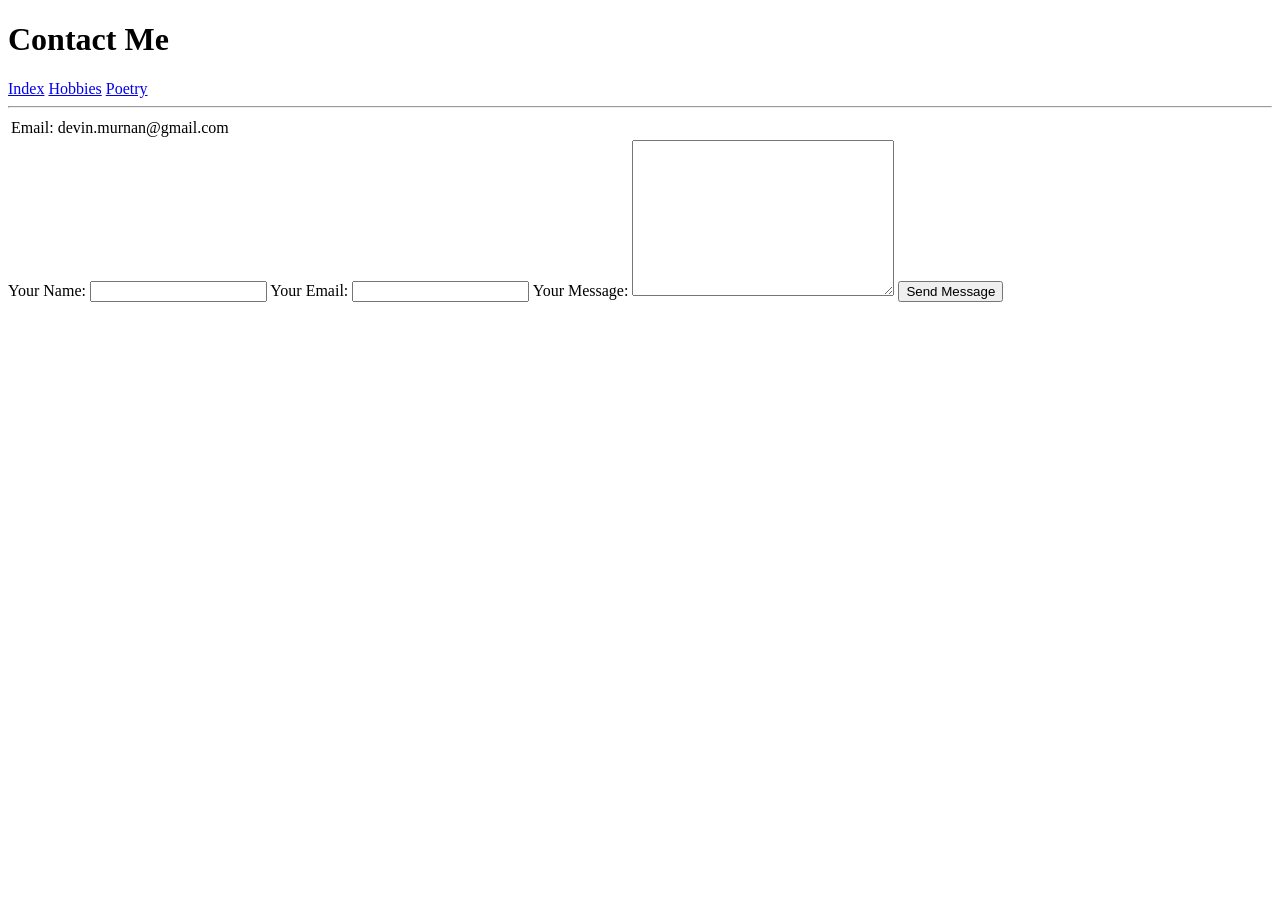
==== contact.html @ ad5e65a8 "Rename Hobbies.html to hobbies.html; fix favicons, add viewport, fix contact form - Lowercase hobbie" ====
<!DOCTYPE html>
<html lang="en" dir="ltr">

<head>
  <meta charset="utf-8">
  <meta name="viewport" content="width=device-width, initial-scale=1.0">
  <title>Contact Me</title>
  <link rel="stylesheet" href="css/styles.css">
  <link rel="shortcut icon" href="favicon.ico">

</head>


<body>
  <h1>Contact Me</h1>
  <!-- Site Directory -->
  <nav class="site-nav">
    <a href="index.html">Index</a>
    <a href="hobbies.html">Hobbies</a>
    <a href="poetry.html">Poetry</a>
  </nav>
  <hr>
  <section class="centered">
    <table class="contact-info">
      <tr>
        <td>Email:</td>
        <td>devin.murnan@gmail.com</td>
      </tr>
    </table>
    <form class="contact-form" enctype="text/plain" action="mailto:devin.murnan@gmail.com" method="post">
      <label for="your-name">Your Name:</label>
      <input type="text" id="your-name" name="YourName" value="">
      <label for="your-email">Your Email:</label>
      <input type="email" id="your-email" name="YourEmail" value="">
      <label for="your-message">Your Message:</label>
      <textarea id="your-message" name="YourMessage" cols="30" rows="10"></textarea>
      <input type="submit" name="Submit" value="Send Message">
    </form>
  </section>
</body>

</html>
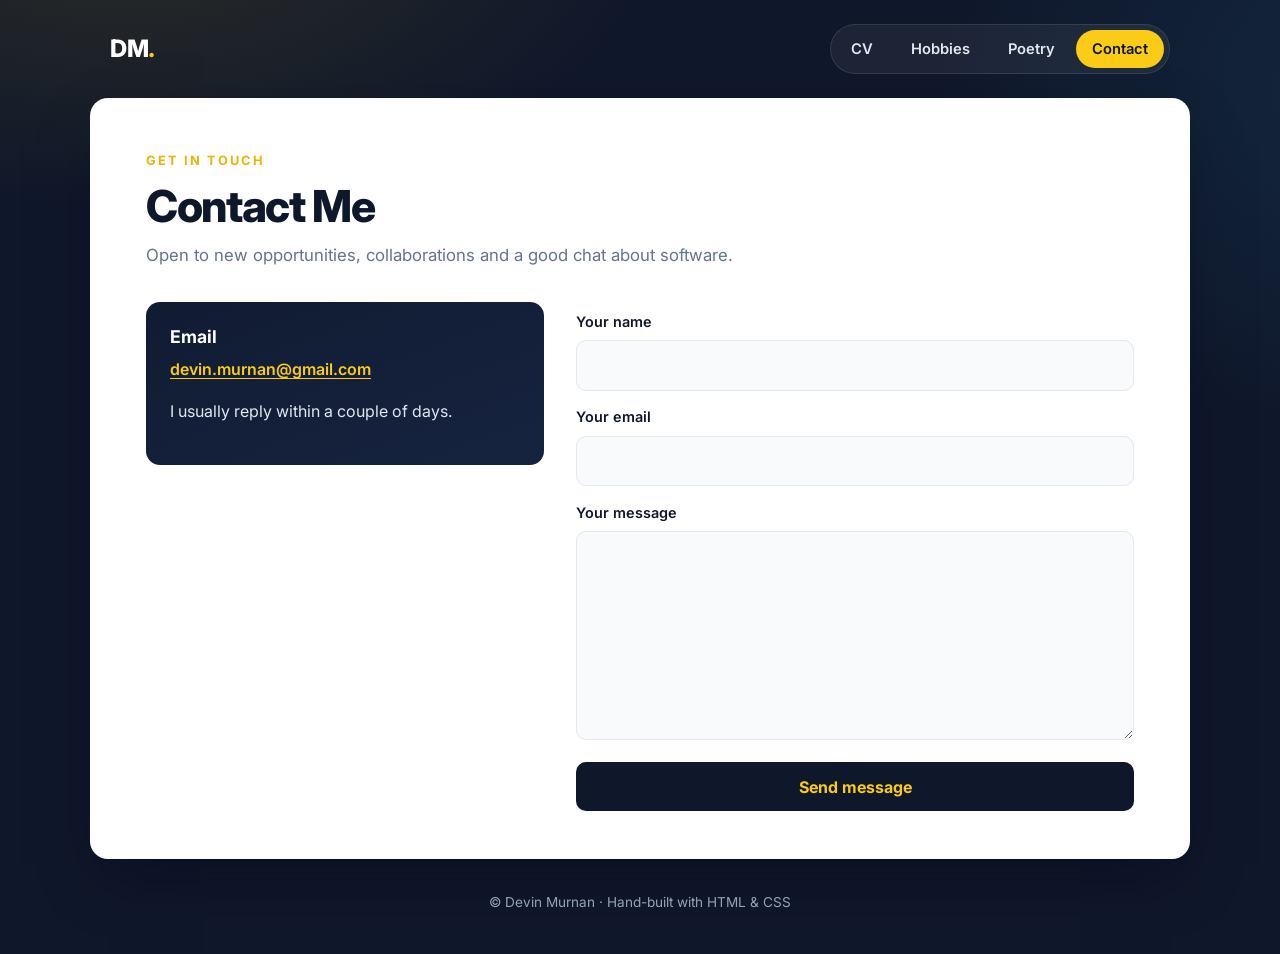
==== commit 7bc4fe10: "Bring hobbies, poetry and contact pages onto the new layout and theme" ====
--- a/contact.html
+++ b/contact.html
@@ -4,39 +4,54 @@
 <head>
   <meta charset="utf-8">
   <meta name="viewport" content="width=device-width, initial-scale=1.0">
-  <title>Contact Me</title>
+  <title>Contact | Devin Murnan</title>
+  <link rel="preconnect" href="https://fonts.googleapis.com">
+  <link rel="preconnect" href="https://fonts.gstatic.com" crossorigin>
+  <link rel="stylesheet" href="https://fonts.googleapis.com/css2?family=Inter:wght@400;500;600;700;800&display=swap">
   <link rel="stylesheet" href="css/styles.css">
   <link rel="shortcut icon" href="favicon.ico">
-
 </head>
 
+<body>
+  <header class="topbar">
+    <a class="brand" href="index.html">DM<span>.</span></a>
+    <nav class="site-nav" aria-label="Site">
+      <a href="index.html">CV</a>
+      <a href="hobbies.html">Hobbies</a>
+      <a href="poetry.html">Poetry</a>
+      <a href="contact.html" aria-current="page">Contact</a>
+    </nav>
+  </header>
 
-<body>
-  <h1>Contact Me</h1>
-  <!-- Site Directory -->
-  <nav class="site-nav">
-    <a href="index.html">Index</a>
-    <a href="hobbies.html">Hobbies</a>
-    <a href="poetry.html">Poetry</a>
-  </nav>
-  <hr>
-  <section class="centered">
-    <table class="contact-info">
-      <tr>
-        <td>Email:</td>
-        <td>devin.murnan@gmail.com</td>
-      </tr>
-    </table>
-    <form class="contact-form" enctype="text/plain" action="mailto:devin.murnan@gmail.com" method="post">
-      <label for="your-name">Your Name:</label>
-      <input type="text" id="your-name" name="YourName" value="">
-      <label for="your-email">Your Email:</label>
-      <input type="email" id="your-email" name="YourEmail" value="">
-      <label for="your-message">Your Message:</label>
-      <textarea id="your-message" name="YourMessage" cols="30" rows="10"></textarea>
-      <input type="submit" name="Submit" value="Send Message">
-    </form>
-  </section>
+  <main class="page">
+    <header class="page-header">
+      <span class="eyebrow">Get in touch</span>
+      <h1>Contact Me</h1>
+      <p>Open to new opportunities, collaborations and a good chat about software.</p>
+    </header>
+
+    <div class="contact-grid">
+      <section class="contact-card">
+        <h2>Email</h2>
+        <p><a href="mailto:devin.murnan@gmail.com">devin.murnan@gmail.com</a></p>
+        <p>I usually reply within a couple of days.</p>
+      </section>
+
+      <form class="contact-form" enctype="text/plain" action="mailto:devin.murnan@gmail.com" method="post">
+        <label for="your-name">Your name</label>
+        <input type="text" id="your-name" name="YourName" autocomplete="name" required>
+        <label for="your-email">Your email</label>
+        <input type="email" id="your-email" name="YourEmail" autocomplete="email" required>
+        <label for="your-message">Your message</label>
+        <textarea id="your-message" name="YourMessage" rows="7" required></textarea>
+        <input type="submit" name="Submit" value="Send message">
+      </form>
+    </div>
+  </main>
+
+  <footer class="site-footer">
+    <p>© Devin Murnan · Hand-built with HTML &amp; CSS</p>
+  </footer>
 </body>
 
 </html>
--- a/css/styles.css
+++ b/css/styles.css
@@ -0,0 +1,657 @@
+/* =========================================================
+   Theme: deep ink navy + lemon accent
+   ========================================================= */
+:root {
+  --bg: #0f172a;
+  --bg-glow-1: rgba(250, 204, 21, 0.12);
+  --bg-glow-2: rgba(56, 189, 248, 0.10);
+  --surface: #ffffff;
+  --surface-alt: #f8fafc;
+  --sidebar: #111c33;
+  --sidebar-2: #16233f;
+  --ink: #0f172a;
+  --text: #334155;
+  --muted: #64748b;
+  --on-dark: #e2e8f0;
+  --on-dark-muted: #94a3b8;
+  --accent: #facc15;
+  --accent-strong: #eab308;
+  --link: #1d4ed8;
+  --link-hover: #1e3a8a;
+  --line: #e2e8f0;
+  --radius: 18px;
+  --shadow: 0 24px 60px -20px rgba(2, 6, 23, 0.55);
+  --font: "Inter", "Segoe UI", Roboto, "Helvetica Neue", Arial, sans-serif;
+}
+
+/* ---------- Base ---------- */
+* {
+  box-sizing: border-box;
+}
+
+html {
+  font-size: 16px;
+  scroll-behavior: smooth;
+}
+
+body {
+  margin: 0;
+  min-height: 100vh;
+  font-family: var(--font);
+  line-height: 1.65;
+  color: var(--text);
+  background:
+    radial-gradient(900px 500px at 10% -10%, var(--bg-glow-1), transparent 60%),
+    radial-gradient(800px 600px at 110% 10%, var(--bg-glow-2), transparent 60%),
+    var(--bg);
+  background-attachment: fixed;
+  -webkit-font-smoothing: antialiased;
+}
+
+h1,
+h2,
+h3 {
+  color: var(--ink);
+  line-height: 1.25;
+  margin: 0;
+}
+
+p {
+  margin: 0 0 1rem;
+}
+
+a {
+  color: var(--link);
+  text-decoration-thickness: 1px;
+  text-underline-offset: 3px;
+}
+
+a:hover,
+a:focus-visible {
+  color: var(--link-hover);
+}
+
+:focus-visible {
+  outline: 3px solid var(--accent);
+  outline-offset: 2px;
+}
+
+img {
+  max-width: 100%;
+}
+
+/* ---------- Top bar ---------- */
+.topbar {
+  max-width: 1100px;
+  margin: 0 auto;
+  padding: 1.5rem 1.25rem;
+  display: flex;
+  align-items: center;
+  justify-content: space-between;
+  gap: 1rem;
+  flex-wrap: wrap;
+}
+
+.brand {
+  color: #fff;
+  font-weight: 800;
+  font-size: 1.5rem;
+  letter-spacing: -0.02em;
+  text-decoration: none;
+}
+
+.brand span {
+  color: var(--accent);
+}
+
+.brand:hover,
+.brand:focus-visible {
+  color: #fff;
+}
+
+.site-nav {
+  display: flex;
+  flex-wrap: wrap;
+  gap: 0.35rem;
+  padding: 0.3rem;
+  background: rgba(255, 255, 255, 0.06);
+  border: 1px solid rgba(255, 255, 255, 0.1);
+  border-radius: 999px;
+}
+
+.site-nav a {
+  padding: 0.45rem 1rem;
+  border-radius: 999px;
+  color: var(--on-dark);
+  font-weight: 600;
+  font-size: 0.92rem;
+  text-decoration: none;
+  transition: background-color 0.2s, color 0.2s;
+}
+
+.site-nav a:hover,
+.site-nav a:focus-visible {
+  background: rgba(255, 255, 255, 0.1);
+  color: #fff;
+}
+
+.site-nav a[aria-current="page"] {
+  background: var(--accent);
+  color: var(--ink);
+}
+
+/* ---------- CV layout ---------- */
+.cv,
+.page {
+  width: min(1100px, calc(100% - 2.5rem));
+  margin: 0 auto;
+  border-radius: var(--radius);
+  overflow: hidden;
+  box-shadow: var(--shadow);
+}
+
+.cv {
+  display: grid;
+  grid-template-columns: 320px 1fr;
+}
+
+/* ---------- Sidebar ---------- */
+.cv-sidebar {
+  background: linear-gradient(180deg, var(--sidebar), var(--sidebar-2));
+  color: var(--on-dark);
+  padding: 2.5rem 1.75rem;
+}
+
+.avatar {
+  display: block;
+  width: 160px;
+  height: 160px;
+  object-fit: cover;
+  border-radius: 50%;
+  margin: 0 auto 1.25rem;
+  border: 4px solid var(--accent);
+  box-shadow: 0 0 0 8px rgba(250, 204, 21, 0.15);
+}
+
+.name {
+  color: #fff;
+  font-size: 2rem;
+  font-weight: 800;
+  letter-spacing: -0.02em;
+  text-align: center;
+}
+
+.role {
+  margin: 0.25rem 0 0.75rem;
+  text-align: center;
+  color: var(--accent);
+  font-weight: 600;
+  text-transform: uppercase;
+  letter-spacing: 0.14em;
+  font-size: 0.85rem;
+}
+
+.badge {
+  display: table;
+  margin: 0 auto 1.5rem;
+  padding: 0.3rem 0.85rem;
+  border-radius: 999px;
+  background: rgba(250, 204, 21, 0.12);
+  border: 1px solid rgba(250, 204, 21, 0.35);
+  color: #fde68a;
+  font-size: 0.82rem;
+  font-weight: 600;
+}
+
+.side-block {
+  padding-top: 1.25rem;
+  margin-top: 1.25rem;
+  border-top: 1px solid rgba(255, 255, 255, 0.08);
+}
+
+.side-block h2 {
+  color: #fff;
+  font-size: 0.78rem;
+  font-weight: 700;
+  text-transform: uppercase;
+  letter-spacing: 0.16em;
+  margin-bottom: 0.75rem;
+}
+
+.contact-list {
+  list-style: none;
+  margin: 0;
+  padding: 0;
+  font-size: 0.92rem;
+}
+
+.contact-list li {
+  margin-bottom: 0.6rem;
+  overflow-wrap: anywhere;
+}
+
+.contact-list span {
+  display: block;
+  color: var(--on-dark-muted);
+  font-size: 0.75rem;
+  text-transform: uppercase;
+  letter-spacing: 0.1em;
+}
+
+.cv-sidebar a {
+  color: #fde68a;
+}
+
+.cv-sidebar a:hover,
+.cv-sidebar a:focus-visible {
+  color: #fff;
+}
+
+.chips {
+  list-style: none;
+  margin: 0;
+  padding: 0;
+  display: flex;
+  flex-wrap: wrap;
+  gap: 0.4rem;
+}
+
+.chips li {
+  padding: 0.28rem 0.7rem;
+  border-radius: 8px;
+  background: rgba(255, 255, 255, 0.07);
+  border: 1px solid rgba(255, 255, 255, 0.1);
+  font-size: 0.82rem;
+  font-weight: 500;
+  color: var(--on-dark);
+}
+
+/* ---------- Main column ---------- */
+.cv-main,
+.page {
+  background: var(--surface);
+}
+
+.cv-main {
+  padding: 2.5rem;
+}
+
+.card + .card {
+  margin-top: 2.25rem;
+  padding-top: 2.25rem;
+  border-top: 1px solid var(--line);
+}
+
+.section-title {
+  display: flex;
+  align-items: center;
+  gap: 0.6rem;
+  font-size: 1.35rem;
+  font-weight: 800;
+  letter-spacing: -0.01em;
+  margin-bottom: 1.25rem;
+}
+
+.section-title::before {
+  content: "";
+  width: 28px;
+  height: 6px;
+  border-radius: 3px;
+  background: var(--accent);
+}
+
+.lead {
+  font-size: 1.08rem;
+  color: var(--ink);
+}
+
+/* ---------- Experience timeline ---------- */
+.timeline {
+  list-style: none;
+  margin: 0;
+  padding: 0 0 0 1.5rem;
+  border-left: 2px solid var(--line);
+}
+
+.timeline > li {
+  position: relative;
+  padding-bottom: 1.75rem;
+}
+
+.timeline > li::before {
+  content: "";
+  position: absolute;
+  left: calc(-1.5rem - 8px);
+  top: 0.35rem;
+  width: 14px;
+  height: 14px;
+  border-radius: 50%;
+  background: var(--surface);
+  border: 3px solid var(--accent-strong);
+}
+
+.timeline > li:first-child::before {
+  background: var(--accent);
+}
+
+.timeline-head {
+  display: flex;
+  justify-content: space-between;
+  align-items: baseline;
+  gap: 0.5rem 1rem;
+  flex-wrap: wrap;
+}
+
+.timeline h3 {
+  font-size: 1.1rem;
+  font-weight: 700;
+}
+
+.dates {
+  font-size: 0.8rem;
+  font-weight: 600;
+  color: var(--muted);
+  background: var(--surface-alt);
+  border: 1px solid var(--line);
+  padding: 0.15rem 0.6rem;
+  border-radius: 999px;
+  white-space: nowrap;
+}
+
+.org {
+  margin: 0.15rem 0 0.5rem;
+  font-weight: 600;
+}
+
+.org a {
+  text-decoration: none;
+}
+
+.timeline ul {
+  margin: 0;
+  padding-left: 1.1rem;
+}
+
+.timeline ul li {
+  margin-bottom: 0.3rem;
+}
+
+.timeline ul li::marker {
+  color: var(--accent-strong);
+}
+
+.earlier {
+  margin: 0;
+  padding: 0.9rem 1.1rem;
+  background: var(--surface-alt);
+  border-radius: 12px;
+  font-size: 0.92rem;
+  color: var(--muted);
+}
+
+/* ---------- Education ---------- */
+.edu {
+  list-style: none;
+  margin: 0;
+  padding: 0;
+  display: grid;
+  gap: 1rem;
+}
+
+.edu li {
+  padding: 1rem 1.25rem;
+  border: 1px solid var(--line);
+  border-left: 4px solid var(--accent);
+  border-radius: 12px;
+}
+
+.edu h3 {
+  font-size: 1rem;
+  margin-bottom: 0.25rem;
+}
+
+.edu p {
+  margin: 0;
+  font-size: 0.92rem;
+  color: var(--muted);
+}
+
+/* ---------- Secondary pages (hobbies, poetry, contact) ---------- */
+.page {
+  padding: 3rem clamp(1.25rem, 5vw, 3.5rem);
+}
+
+.page-header {
+  margin-bottom: 2rem;
+}
+
+.page-header h1 {
+  font-size: clamp(2rem, 5vw, 2.75rem);
+  font-weight: 800;
+  letter-spacing: -0.03em;
+}
+
+.page-header p {
+  margin: 0.5rem 0 0;
+  color: var(--muted);
+  font-size: 1.05rem;
+}
+
+.eyebrow {
+  display: inline-block;
+  margin-bottom: 0.5rem;
+  color: var(--accent-strong);
+  font-weight: 700;
+  font-size: 0.8rem;
+  text-transform: uppercase;
+  letter-spacing: 0.16em;
+}
+
+.tile-grid {
+  list-style: none;
+  margin: 0;
+  padding: 0;
+  display: grid;
+  grid-template-columns: repeat(auto-fill, minmax(230px, 1fr));
+  gap: 1rem;
+}
+
+.tile-grid li {
+  padding: 1.25rem;
+  border: 1px solid var(--line);
+  border-radius: 14px;
+  background: var(--surface-alt);
+  transition: transform 0.2s, box-shadow 0.2s, border-color 0.2s;
+}
+
+.tile-grid li:hover {
+  transform: translateY(-3px);
+  border-color: var(--accent);
+  box-shadow: 0 12px 30px -16px rgba(15, 23, 42, 0.35);
+}
+
+.tile-icon {
+  display: block;
+  font-size: 1.6rem;
+  margin-bottom: 0.5rem;
+}
+
+.tile-grid h2 {
+  font-size: 1.05rem;
+  margin-bottom: 0.3rem;
+}
+
+.tile-grid p {
+  margin: 0;
+  font-size: 0.92rem;
+  color: var(--muted);
+}
+
+.poem {
+  max-width: 640px;
+  margin: 0 auto 2rem;
+  padding: 1.75rem 2rem;
+  border-left: 4px solid var(--accent);
+  background: var(--surface-alt);
+  border-radius: 0 14px 14px 0;
+}
+
+.poem h2 {
+  font-size: 1.3rem;
+  margin-bottom: 0.75rem;
+}
+
+.poem p {
+  margin: 0;
+  font-size: 1.05rem;
+  font-style: italic;
+  color: var(--ink);
+}
+
+/* ---------- Contact ---------- */
+.contact-grid {
+  display: grid;
+  grid-template-columns: 1fr 1.4fr;
+  gap: 2rem;
+  align-items: start;
+}
+
+.contact-card {
+  padding: 1.5rem;
+  border-radius: 14px;
+  background: linear-gradient(160deg, var(--sidebar), var(--sidebar-2));
+  color: var(--on-dark);
+}
+
+.contact-card h2 {
+  color: #fff;
+  font-size: 1.1rem;
+  margin-bottom: 0.5rem;
+}
+
+.contact-card a {
+  color: var(--accent);
+  font-weight: 600;
+  overflow-wrap: anywhere;
+}
+
+.contact-form {
+  display: flex;
+  flex-direction: column;
+  gap: 0.4rem;
+}
+
+.contact-form label {
+  font-weight: 600;
+  font-size: 0.9rem;
+  color: var(--ink);
+  margin-top: 0.5rem;
+}
+
+.contact-form input,
+.contact-form textarea {
+  font: inherit;
+  width: 100%;
+  padding: 0.7rem 0.9rem;
+  border: 1px solid var(--line);
+  border-radius: 10px;
+  background: var(--surface-alt);
+  color: var(--ink);
+  transition: border-color 0.2s, box-shadow 0.2s;
+}
+
+.contact-form input:focus,
+.contact-form textarea:focus {
+  outline: none;
+  border-color: var(--accent-strong);
+  box-shadow: 0 0 0 4px rgba(250, 204, 21, 0.25);
+}
+
+.contact-form input[type="submit"] {
+  margin-top: 1rem;
+  border: none;
+  background: var(--ink);
+  color: var(--accent);
+  font-weight: 700;
+  cursor: pointer;
+}
+
+.contact-form input[type="submit"]:hover,
+.contact-form input[type="submit"]:focus-visible {
+  background: #1e293b;
+}
+
+/* ---------- Footer ---------- */
+.site-footer {
+  text-align: center;
+  color: var(--on-dark-muted);
+  font-size: 0.85rem;
+  padding: 2rem 1rem 2.5rem;
+}
+
+.site-footer p {
+  margin: 0;
+}
+
+/* ---------- Responsive ---------- */
+@media (max-width: 860px) {
+  .cv,
+  .contact-grid {
+    grid-template-columns: 1fr;
+  }
+
+  .cv-main {
+    padding: 2rem 1.5rem;
+  }
+}
+
+@media (max-width: 520px) {
+  .topbar {
+    justify-content: center;
+  }
+
+  .cv,
+  .page {
+    width: calc(100% - 1.25rem);
+  }
+
+  .poem {
+    padding: 1.25rem;
+  }
+}
+
+@media (prefers-reduced-motion: reduce) {
+  * {
+    transition: none !important;
+    scroll-behavior: auto !important;
+  }
+}
+
+/* ---------- Print: a clean paper CV ---------- */
+@media print {
+  body {
+    background: #fff;
+  }
+
+  .topbar,
+  .site-footer {
+    display: none;
+  }
+
+  .cv {
+    width: 100%;
+    box-shadow: none;
+    border-radius: 0;
+    grid-template-columns: 240px 1fr;
+  }
+
+  .cv-sidebar {
+    -webkit-print-color-adjust: exact;
+    print-color-adjust: exact;
+  }
+
+  .timeline > li,
+  .edu li {
+    break-inside: avoid;
+  }
+}
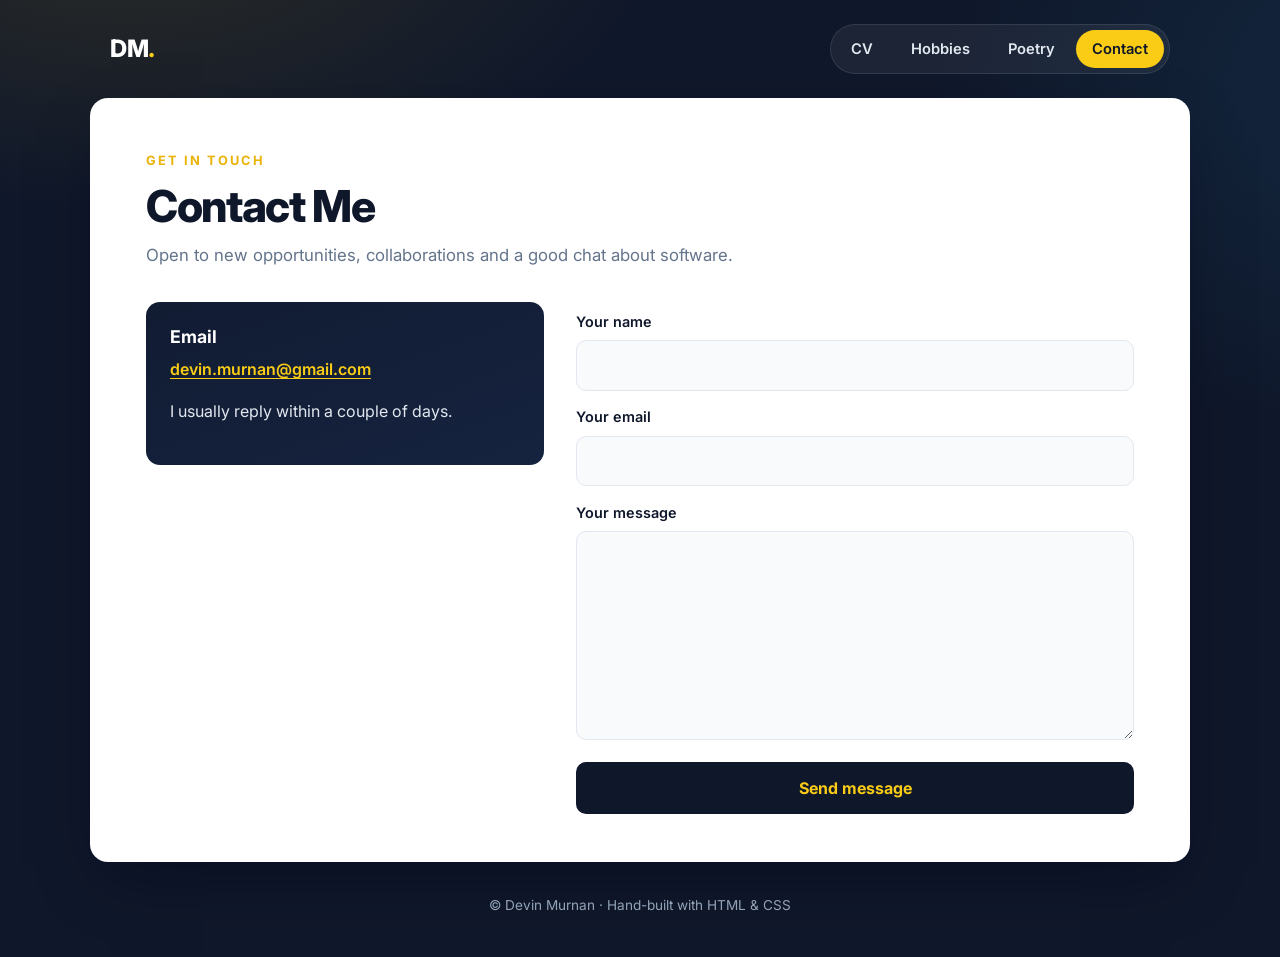
==== commit 38209a3b: "Use a button for the contact form submit and document the new theme in README" ====
--- a/contact.html
+++ b/contact.html
@@ -44,7 +44,7 @@
         <input type="email" id="your-email" name="YourEmail" autocomplete="email" required>
         <label for="your-message">Your message</label>
         <textarea id="your-message" name="YourMessage" rows="7" required></textarea>
-        <input type="submit" name="Submit" value="Send message">
+        <button type="submit">Send message</button>
       </form>
     </div>
   </main>
--- a/css/styles.css
+++ b/css/styles.css
@@ -567,17 +567,20 @@
   box-shadow: 0 0 0 4px rgba(250, 204, 21, 0.25);
 }
 
-.contact-form input[type="submit"] {
+.contact-form button {
   margin-top: 1rem;
+  padding: 0.8rem 1rem;
+  font: inherit;
   border: none;
+  border-radius: 10px;
   background: var(--ink);
   color: var(--accent);
   font-weight: 700;
   cursor: pointer;
 }
 
-.contact-form input[type="submit"]:hover,
-.contact-form input[type="submit"]:focus-visible {
+.contact-form button:hover,
+.contact-form button:focus-visible {
   background: #1e293b;
 }
 
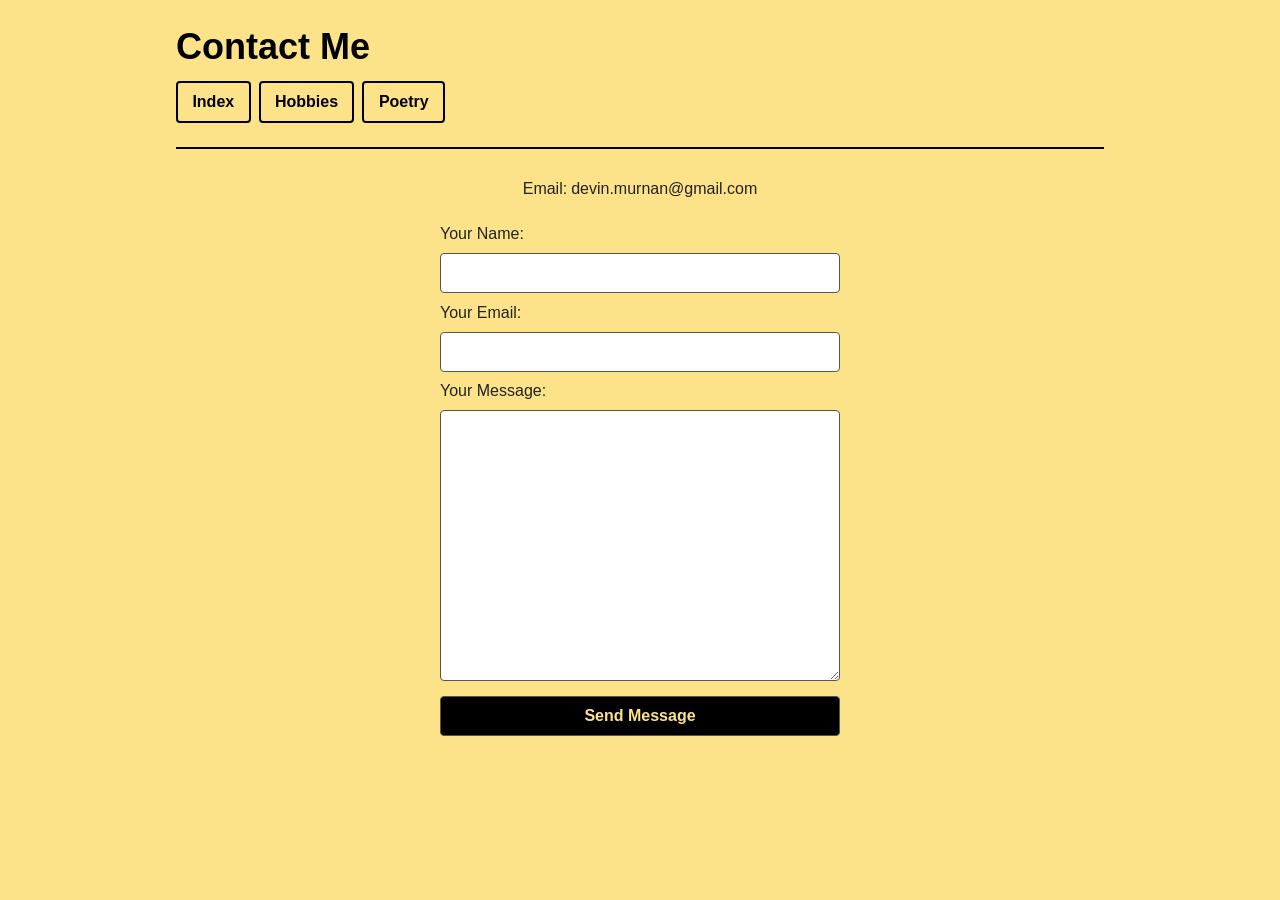
==== commit 9fdd1599: "Revert "Redesign site as a modern CV for a software engineer with 7 years of experience (#2)" This r" ====
--- a/contact.html
+++ b/contact.html
@@ -4,54 +4,39 @@
 <head>
   <meta charset="utf-8">
   <meta name="viewport" content="width=device-width, initial-scale=1.0">
-  <title>Contact | Devin Murnan</title>
-  <link rel="preconnect" href="https://fonts.googleapis.com">
-  <link rel="preconnect" href="https://fonts.gstatic.com" crossorigin>
-  <link rel="stylesheet" href="https://fonts.googleapis.com/css2?family=Inter:wght@400;500;600;700;800&display=swap">
+  <title>Contact Me</title>
   <link rel="stylesheet" href="css/styles.css">
   <link rel="shortcut icon" href="favicon.ico">
+
 </head>
 
+
 <body>
-  <header class="topbar">
-    <a class="brand" href="index.html">DM<span>.</span></a>
-    <nav class="site-nav" aria-label="Site">
-      <a href="index.html">CV</a>
-      <a href="hobbies.html">Hobbies</a>
-      <a href="poetry.html">Poetry</a>
-      <a href="contact.html" aria-current="page">Contact</a>
-    </nav>
-  </header>
-
-  <main class="page">
-    <header class="page-header">
-      <span class="eyebrow">Get in touch</span>
-      <h1>Contact Me</h1>
-      <p>Open to new opportunities, collaborations and a good chat about software.</p>
-    </header>
-
-    <div class="contact-grid">
-      <section class="contact-card">
-        <h2>Email</h2>
-        <p><a href="mailto:devin.murnan@gmail.com">devin.murnan@gmail.com</a></p>
-        <p>I usually reply within a couple of days.</p>
-      </section>
-
-      <form class="contact-form" enctype="text/plain" action="mailto:devin.murnan@gmail.com" method="post">
-        <label for="your-name">Your name</label>
-        <input type="text" id="your-name" name="YourName" autocomplete="name" required>
-        <label for="your-email">Your email</label>
-        <input type="email" id="your-email" name="YourEmail" autocomplete="email" required>
-        <label for="your-message">Your message</label>
-        <textarea id="your-message" name="YourMessage" rows="7" required></textarea>
-        <button type="submit">Send message</button>
-      </form>
-    </div>
-  </main>
-
-  <footer class="site-footer">
-    <p>© Devin Murnan · Hand-built with HTML &amp; CSS</p>
-  </footer>
+  <h1>Contact Me</h1>
+  <!-- Site Directory -->
+  <nav class="site-nav">
+    <a href="index.html">Index</a>
+    <a href="hobbies.html">Hobbies</a>
+    <a href="poetry.html">Poetry</a>
+  </nav>
+  <hr>
+  <section class="centered">
+    <table class="contact-info">
+      <tr>
+        <td>Email:</td>
+        <td>devin.murnan@gmail.com</td>
+      </tr>
+    </table>
+    <form class="contact-form" enctype="text/plain" action="mailto:devin.murnan@gmail.com" method="post">
+      <label for="your-name">Your Name:</label>
+      <input type="text" id="your-name" name="YourName" value="">
+      <label for="your-email">Your Email:</label>
+      <input type="email" id="your-email" name="YourEmail" value="">
+      <label for="your-message">Your Message:</label>
+      <textarea id="your-message" name="YourMessage" cols="30" rows="10"></textarea>
+      <input type="submit" name="Submit" value="Send Message">
+    </form>
+  </section>
 </body>
 
 </html>
--- a/css/styles.css
+++ b/css/styles.css
@@ -1,660 +1,184 @@
-/* =========================================================
-   Theme: deep ink navy + lemon accent
-   ========================================================= */
-:root {
-  --bg: #0f172a;
-  --bg-glow-1: rgba(250, 204, 21, 0.12);
-  --bg-glow-2: rgba(56, 189, 248, 0.10);
-  --surface: #ffffff;
-  --surface-alt: #f8fafc;
-  --sidebar: #111c33;
-  --sidebar-2: #16233f;
-  --ink: #0f172a;
-  --text: #334155;
-  --muted: #64748b;
-  --on-dark: #e2e8f0;
-  --on-dark-muted: #94a3b8;
-  --accent: #facc15;
-  --accent-strong: #eab308;
-  --link: #1d4ed8;
-  --link-hover: #1e3a8a;
-  --line: #e2e8f0;
-  --radius: 18px;
-  --shadow: 0 24px 60px -20px rgba(2, 6, 23, 0.55);
-  --font: "Inter", "Segoe UI", Roboto, "Helvetica Neue", Arial, sans-serif;
-}
-
-/* ---------- Base ---------- */
-* {
-  box-sizing: border-box;
-}
-
-html {
-  font-size: 16px;
-  scroll-behavior: smooth;
-}
-
-body {
-  margin: 0;
-  min-height: 100vh;
-  font-family: var(--font);
-  line-height: 1.65;
-  color: var(--text);
-  background:
-    radial-gradient(900px 500px at 10% -10%, var(--bg-glow-1), transparent 60%),
-    radial-gradient(800px 600px at 110% 10%, var(--bg-glow-2), transparent 60%),
-    var(--bg);
-  background-attachment: fixed;
-  -webkit-font-smoothing: antialiased;
-}
-
-h1,
-h2,
-h3 {
-  color: var(--ink);
-  line-height: 1.25;
-  margin: 0;
-}
-
-p {
-  margin: 0 0 1rem;
-}
-
-a {
-  color: var(--link);
-  text-decoration-thickness: 1px;
-  text-underline-offset: 3px;
-}
-
-a:hover,
-a:focus-visible {
-  color: var(--link-hover);
-}
-
-:focus-visible {
-  outline: 3px solid var(--accent);
-  outline-offset: 2px;
-}
-
-img {
-  max-width: 100%;
-}
-
-/* ---------- Top bar ---------- */
-.topbar {
-  max-width: 1100px;
-  margin: 0 auto;
-  padding: 1.5rem 1.25rem;
-  display: flex;
-  align-items: center;
-  justify-content: space-between;
-  gap: 1rem;
-  flex-wrap: wrap;
-}
-
-.brand {
-  color: #fff;
-  font-weight: 800;
-  font-size: 1.5rem;
-  letter-spacing: -0.02em;
-  text-decoration: none;
-}
-
-.brand span {
-  color: var(--accent);
-}
-
-.brand:hover,
-.brand:focus-visible {
-  color: #fff;
-}
-
-.site-nav {
-  display: flex;
-  flex-wrap: wrap;
-  gap: 0.35rem;
-  padding: 0.3rem;
-  background: rgba(255, 255, 255, 0.06);
-  border: 1px solid rgba(255, 255, 255, 0.1);
-  border-radius: 999px;
-}
-
-.site-nav a {
-  padding: 0.45rem 1rem;
-  border-radius: 999px;
-  color: var(--on-dark);
-  font-weight: 600;
-  font-size: 0.92rem;
-  text-decoration: none;
-  transition: background-color 0.2s, color 0.2s;
-}
-
-.site-nav a:hover,
-.site-nav a:focus-visible {
-  background: rgba(255, 255, 255, 0.1);
-  color: #fff;
-}
-
-.site-nav a[aria-current="page"] {
-  background: var(--accent);
-  color: var(--ink);
-}
-
-/* ---------- CV layout ---------- */
-.cv,
-.page {
-  width: min(1100px, calc(100% - 2.5rem));
-  margin: 0 auto;
-  border-radius: var(--radius);
-  overflow: hidden;
-  box-shadow: var(--shadow);
-}
-
-.cv {
-  display: grid;
-  grid-template-columns: 320px 1fr;
-}
-
-/* ---------- Sidebar ---------- */
-.cv-sidebar {
-  background: linear-gradient(180deg, var(--sidebar), var(--sidebar-2));
-  color: var(--on-dark);
-  padding: 2.5rem 1.75rem;
-}
-
-.avatar {
-  display: block;
-  width: 160px;
-  height: 160px;
-  object-fit: cover;
-  border-radius: 50%;
-  margin: 0 auto 1.25rem;
-  border: 4px solid var(--accent);
-  box-shadow: 0 0 0 8px rgba(250, 204, 21, 0.15);
-}
-
-.name {
-  color: #fff;
-  font-size: 2rem;
-  font-weight: 800;
-  letter-spacing: -0.02em;
-  text-align: center;
-}
-
-.role {
-  margin: 0.25rem 0 0.75rem;
-  text-align: center;
-  color: var(--accent);
-  font-weight: 600;
-  text-transform: uppercase;
-  letter-spacing: 0.14em;
-  font-size: 0.85rem;
-}
-
-.badge {
-  display: table;
-  margin: 0 auto 1.5rem;
-  padding: 0.3rem 0.85rem;
-  border-radius: 999px;
-  background: rgba(250, 204, 21, 0.12);
-  border: 1px solid rgba(250, 204, 21, 0.35);
-  color: #fde68a;
-  font-size: 0.82rem;
-  font-weight: 600;
-}
-
-.side-block {
-  padding-top: 1.25rem;
-  margin-top: 1.25rem;
-  border-top: 1px solid rgba(255, 255, 255, 0.08);
-}
-
-.side-block h2 {
-  color: #fff;
-  font-size: 0.78rem;
-  font-weight: 700;
-  text-transform: uppercase;
-  letter-spacing: 0.16em;
-  margin-bottom: 0.75rem;
-}
-
-.contact-list {
-  list-style: none;
-  margin: 0;
-  padding: 0;
-  font-size: 0.92rem;
-}
-
-.contact-list li {
-  margin-bottom: 0.6rem;
-  overflow-wrap: anywhere;
-}
-
-.contact-list span {
-  display: block;
-  color: var(--on-dark-muted);
-  font-size: 0.75rem;
-  text-transform: uppercase;
-  letter-spacing: 0.1em;
-}
-
-.cv-sidebar a {
-  color: #fde68a;
-}
-
-.cv-sidebar a:hover,
-.cv-sidebar a:focus-visible {
-  color: #fff;
-}
-
-.chips {
-  list-style: none;
-  margin: 0;
-  padding: 0;
-  display: flex;
-  flex-wrap: wrap;
-  gap: 0.4rem;
-}
-
-.chips li {
-  padding: 0.28rem 0.7rem;
-  border-radius: 8px;
-  background: rgba(255, 255, 255, 0.07);
-  border: 1px solid rgba(255, 255, 255, 0.1);
-  font-size: 0.82rem;
-  font-weight: 500;
-  color: var(--on-dark);
-}
-
-/* ---------- Main column ---------- */
-.cv-main,
-.page {
-  background: var(--surface);
-}
-
-.cv-main {
-  padding: 2.5rem;
-}
-
-.card + .card {
-  margin-top: 2.25rem;
-  padding-top: 2.25rem;
-  border-top: 1px solid var(--line);
-}
-
-.section-title {
-  display: flex;
-  align-items: center;
-  gap: 0.6rem;
-  font-size: 1.35rem;
-  font-weight: 800;
-  letter-spacing: -0.01em;
-  margin-bottom: 1.25rem;
-}
-
-.section-title::before {
-  content: "";
-  width: 28px;
-  height: 6px;
-  border-radius: 3px;
-  background: var(--accent);
-}
-
-.lead {
-  font-size: 1.08rem;
-  color: var(--ink);
-}
-
-/* ---------- Experience timeline ---------- */
-.timeline {
-  list-style: none;
-  margin: 0;
-  padding: 0 0 0 1.5rem;
-  border-left: 2px solid var(--line);
-}
-
-.timeline > li {
-  position: relative;
-  padding-bottom: 1.75rem;
-}
-
-.timeline > li::before {
-  content: "";
-  position: absolute;
-  left: calc(-1.5rem - 8px);
-  top: 0.35rem;
-  width: 14px;
-  height: 14px;
-  border-radius: 50%;
-  background: var(--surface);
-  border: 3px solid var(--accent-strong);
-}
-
-.timeline > li:first-child::before {
-  background: var(--accent);
-}
-
-.timeline-head {
-  display: flex;
-  justify-content: space-between;
-  align-items: baseline;
-  gap: 0.5rem 1rem;
-  flex-wrap: wrap;
-}
-
-.timeline h3 {
-  font-size: 1.1rem;
-  font-weight: 700;
-}
-
-.dates {
-  font-size: 0.8rem;
-  font-weight: 600;
-  color: var(--muted);
-  background: var(--surface-alt);
-  border: 1px solid var(--line);
-  padding: 0.15rem 0.6rem;
-  border-radius: 999px;
-  white-space: nowrap;
-}
-
-.org {
-  margin: 0.15rem 0 0.5rem;
-  font-weight: 600;
-}
-
-.org a {
-  text-decoration: none;
-}
-
-.timeline ul {
-  margin: 0;
-  padding-left: 1.1rem;
-}
-
-.timeline ul li {
-  margin-bottom: 0.3rem;
-}
-
-.timeline ul li::marker {
-  color: var(--accent-strong);
-}
-
-.earlier {
-  margin: 0;
-  padding: 0.9rem 1.1rem;
-  background: var(--surface-alt);
-  border-radius: 12px;
-  font-size: 0.92rem;
-  color: var(--muted);
-}
-
-/* ---------- Education ---------- */
-.edu {
-  list-style: none;
-  margin: 0;
-  padding: 0;
-  display: grid;
-  gap: 1rem;
-}
-
-.edu li {
-  padding: 1rem 1.25rem;
-  border: 1px solid var(--line);
-  border-left: 4px solid var(--accent);
-  border-radius: 12px;
-}
-
-.edu h3 {
-  font-size: 1rem;
-  margin-bottom: 0.25rem;
-}
-
-.edu p {
-  margin: 0;
-  font-size: 0.92rem;
-  color: var(--muted);
-}
-
-/* ---------- Secondary pages (hobbies, poetry, contact) ---------- */
-.page {
-  padding: 3rem clamp(1.25rem, 5vw, 3.5rem);
-}
-
-.page-header {
-  margin-bottom: 2rem;
-}
-
-.page-header h1 {
-  font-size: clamp(2rem, 5vw, 2.75rem);
-  font-weight: 800;
-  letter-spacing: -0.03em;
-}
-
-.page-header p {
-  margin: 0.5rem 0 0;
-  color: var(--muted);
-  font-size: 1.05rem;
-}
-
-.eyebrow {
-  display: inline-block;
-  margin-bottom: 0.5rem;
-  color: var(--accent-strong);
-  font-weight: 700;
-  font-size: 0.8rem;
-  text-transform: uppercase;
-  letter-spacing: 0.16em;
-}
-
-.tile-grid {
-  list-style: none;
-  margin: 0;
-  padding: 0;
-  display: grid;
-  grid-template-columns: repeat(auto-fill, minmax(230px, 1fr));
-  gap: 1rem;
-}
-
-.tile-grid li {
-  padding: 1.25rem;
-  border: 1px solid var(--line);
-  border-radius: 14px;
-  background: var(--surface-alt);
-  transition: transform 0.2s, box-shadow 0.2s, border-color 0.2s;
-}
-
-.tile-grid li:hover {
-  transform: translateY(-3px);
-  border-color: var(--accent);
-  box-shadow: 0 12px 30px -16px rgba(15, 23, 42, 0.35);
-}
-
-.tile-icon {
-  display: block;
-  font-size: 1.6rem;
-  margin-bottom: 0.5rem;
-}
-
-.tile-grid h2 {
-  font-size: 1.05rem;
-  margin-bottom: 0.3rem;
-}
-
-.tile-grid p {
-  margin: 0;
-  font-size: 0.92rem;
-  color: var(--muted);
-}
-
-.poem {
-  max-width: 640px;
-  margin: 0 auto 2rem;
-  padding: 1.75rem 2rem;
-  border-left: 4px solid var(--accent);
-  background: var(--surface-alt);
-  border-radius: 0 14px 14px 0;
-}
-
-.poem h2 {
-  font-size: 1.3rem;
-  margin-bottom: 0.75rem;
-}
-
-.poem p {
-  margin: 0;
-  font-size: 1.05rem;
-  font-style: italic;
-  color: var(--ink);
-}
-
-/* ---------- Contact ---------- */
-.contact-grid {
-  display: grid;
-  grid-template-columns: 1fr 1.4fr;
-  gap: 2rem;
-  align-items: start;
-}
-
-.contact-card {
-  padding: 1.5rem;
-  border-radius: 14px;
-  background: linear-gradient(160deg, var(--sidebar), var(--sidebar-2));
-  color: var(--on-dark);
-}
-
-.contact-card h2 {
-  color: #fff;
-  font-size: 1.1rem;
-  margin-bottom: 0.5rem;
-}
-
-.contact-card a {
-  color: var(--accent);
-  font-weight: 600;
-  overflow-wrap: anywhere;
-}
-
-.contact-form {
-  display: flex;
-  flex-direction: column;
-  gap: 0.4rem;
-}
-
-.contact-form label {
-  font-weight: 600;
-  font-size: 0.9rem;
-  color: var(--ink);
-  margin-top: 0.5rem;
-}
-
-.contact-form input,
-.contact-form textarea {
-  font: inherit;
-  width: 100%;
-  padding: 0.7rem 0.9rem;
-  border: 1px solid var(--line);
-  border-radius: 10px;
-  background: var(--surface-alt);
-  color: var(--ink);
-  transition: border-color 0.2s, box-shadow 0.2s;
-}
-
-.contact-form input:focus,
-.contact-form textarea:focus {
-  outline: none;
-  border-color: var(--accent-strong);
-  box-shadow: 0 0 0 4px rgba(250, 204, 21, 0.25);
-}
-
-.contact-form button {
-  margin-top: 1rem;
-  padding: 0.8rem 1rem;
-  font: inherit;
-  border: none;
-  border-radius: 10px;
-  background: var(--ink);
-  color: var(--accent);
-  font-weight: 700;
-  cursor: pointer;
-}
-
-.contact-form button:hover,
-.contact-form button:focus-visible {
-  background: #1e293b;
-}
-
-/* ---------- Footer ---------- */
-.site-footer {
-  text-align: center;
-  color: var(--on-dark-muted);
-  font-size: 0.85rem;
-  padding: 2rem 1rem 2.5rem;
-}
-
-.site-footer p {
-  margin: 0;
-}
-
-/* ---------- Responsive ---------- */
-@media (max-width: 860px) {
-  .cv,
-  .contact-grid {
-    grid-template-columns: 1fr;
-  }
-
-  .cv-main {
-    padding: 2rem 1.5rem;
-  }
-}
-
-@media (max-width: 520px) {
-  .topbar {
-    justify-content: center;
-  }
-
-  .cv,
-  .page {
-    width: calc(100% - 1.25rem);
-  }
-
-  .poem {
-    padding: 1.25rem;
-  }
-}
-
-@media (prefers-reduced-motion: reduce) {
-  * {
-    transition: none !important;
-    scroll-behavior: auto !important;
-  }
-}
-
-/* ---------- Print: a clean paper CV ---------- */
-@media print {
-  body {
-    background: #fff;
-  }
-
-  .topbar,
-  .site-footer {
-    display: none;
-  }
-
-  .cv {
-    width: 100%;
-    box-shadow: none;
-    border-radius: 0;
-    grid-template-columns: 240px 1fr;
-  }
-
-  .cv-sidebar {
-    -webkit-print-color-adjust: exact;
-    print-color-adjust: exact;
-  }
-
-  .timeline > li,
-  .edu li {
-    break-inside: avoid;
-  }
-}
+/* ---------- Base & typography ---------- */
+* {
+  box-sizing: border-box;
+}
+
+html {
+  font-size: 16px;
+}
+
+body {
+  background-color: #fce38a;
+  color: #222;
+  font-family: "Segoe UI", Roboto, "Helvetica Neue", Arial, sans-serif;
+  line-height: 1.6;
+  max-width: 960px;
+  margin: 0 auto;
+  padding: 1rem;
+}
+
+h1,
+h3,
+h5 {
+  color: black;
+  line-height: 1.25;
+}
+
+h1 {
+  font-size: 2.25rem;
+  margin: 0.5rem 0;
+}
+
+h3 {
+  font-size: 1.5rem;
+  margin: 1.5rem 0 1rem;
+}
+
+h5 {
+  font-size: 1.1rem;
+  margin: 1.25rem 0 0.5rem;
+}
+
+p {
+  margin: 0 0 1rem;
+}
+
+a {
+  color: #1a4d8f;
+}
+
+a:hover,
+a:focus {
+  color: #0b2c57;
+}
+
+hr {
+  background-color: black;
+  border-style: none;
+  height: 2px;
+  margin: 1.5rem 0;
+}
+
+/* Replaces the deprecated <center> element */
+.centered {
+  text-align: center;
+}
+
+/* ---------- Navigation ---------- */
+.site-nav {
+  display: flex;
+  flex-wrap: wrap;
+  gap: 0.5rem;
+  margin: 0.75rem 0;
+}
+
+.site-nav a {
+  display: inline-block;
+  padding: 0.4rem 0.9rem;
+  border: 2px solid black;
+  border-radius: 4px;
+  color: black;
+  font-weight: 600;
+  text-decoration: none;
+}
+
+.site-nav a:hover,
+.site-nav a:focus {
+  background-color: black;
+  color: #fce38a;
+}
+
+/* ---------- Tables ---------- */
+table {
+  border-collapse: separate;
+}
+
+th {
+  text-align: left;
+}
+
+.profile {
+  border-spacing: 20px;
+}
+
+.skills {
+  border-spacing: 10px;
+}
+
+.work {
+  border-collapse: collapse;
+  width: 100%;
+}
+
+.work th,
+.work td {
+  padding: 0.5rem;
+  border-bottom: 1px solid rgba(0, 0, 0, 0.3);
+  vertical-align: top;
+}
+
+.contact-info {
+  margin: 0 auto 1rem;
+}
+
+/* ---------- Contact form ---------- */
+.contact-form {
+  display: flex;
+  flex-direction: column;
+  align-items: stretch;
+  gap: 0.4rem;
+  max-width: 400px;
+  margin: 0 auto;
+  text-align: left;
+}
+
+.contact-form input,
+.contact-form textarea {
+  font: inherit;
+  padding: 0.4rem;
+  border: 1px solid #555;
+  border-radius: 4px;
+  width: 100%;
+}
+
+.contact-form input[type="submit"] {
+  margin-top: 0.5rem;
+  background-color: black;
+  color: #fce38a;
+  font-weight: 600;
+  cursor: pointer;
+}
+
+.contact-form input[type="submit"]:hover,
+.contact-form input[type="submit"]:focus {
+  background-color: #333;
+}
+
+/* ---------- Small screens ---------- */
+@media (max-width: 600px) {
+  h1 {
+    font-size: 1.75rem;
+  }
+
+  /* Stack the profile picture above the intro text */
+  .profile,
+  .profile tbody,
+  .profile tr,
+  .profile td {
+    display: block;
+  }
+
+  .profile {
+    border-spacing: 0;
+  }
+
+  .profile td {
+    padding: 0.5rem 0;
+  }
+
+  /* Let the wide work-experience table scroll instead of overflowing */
+  .work {
+    display: block;
+    overflow-x: auto;
+  }
+}
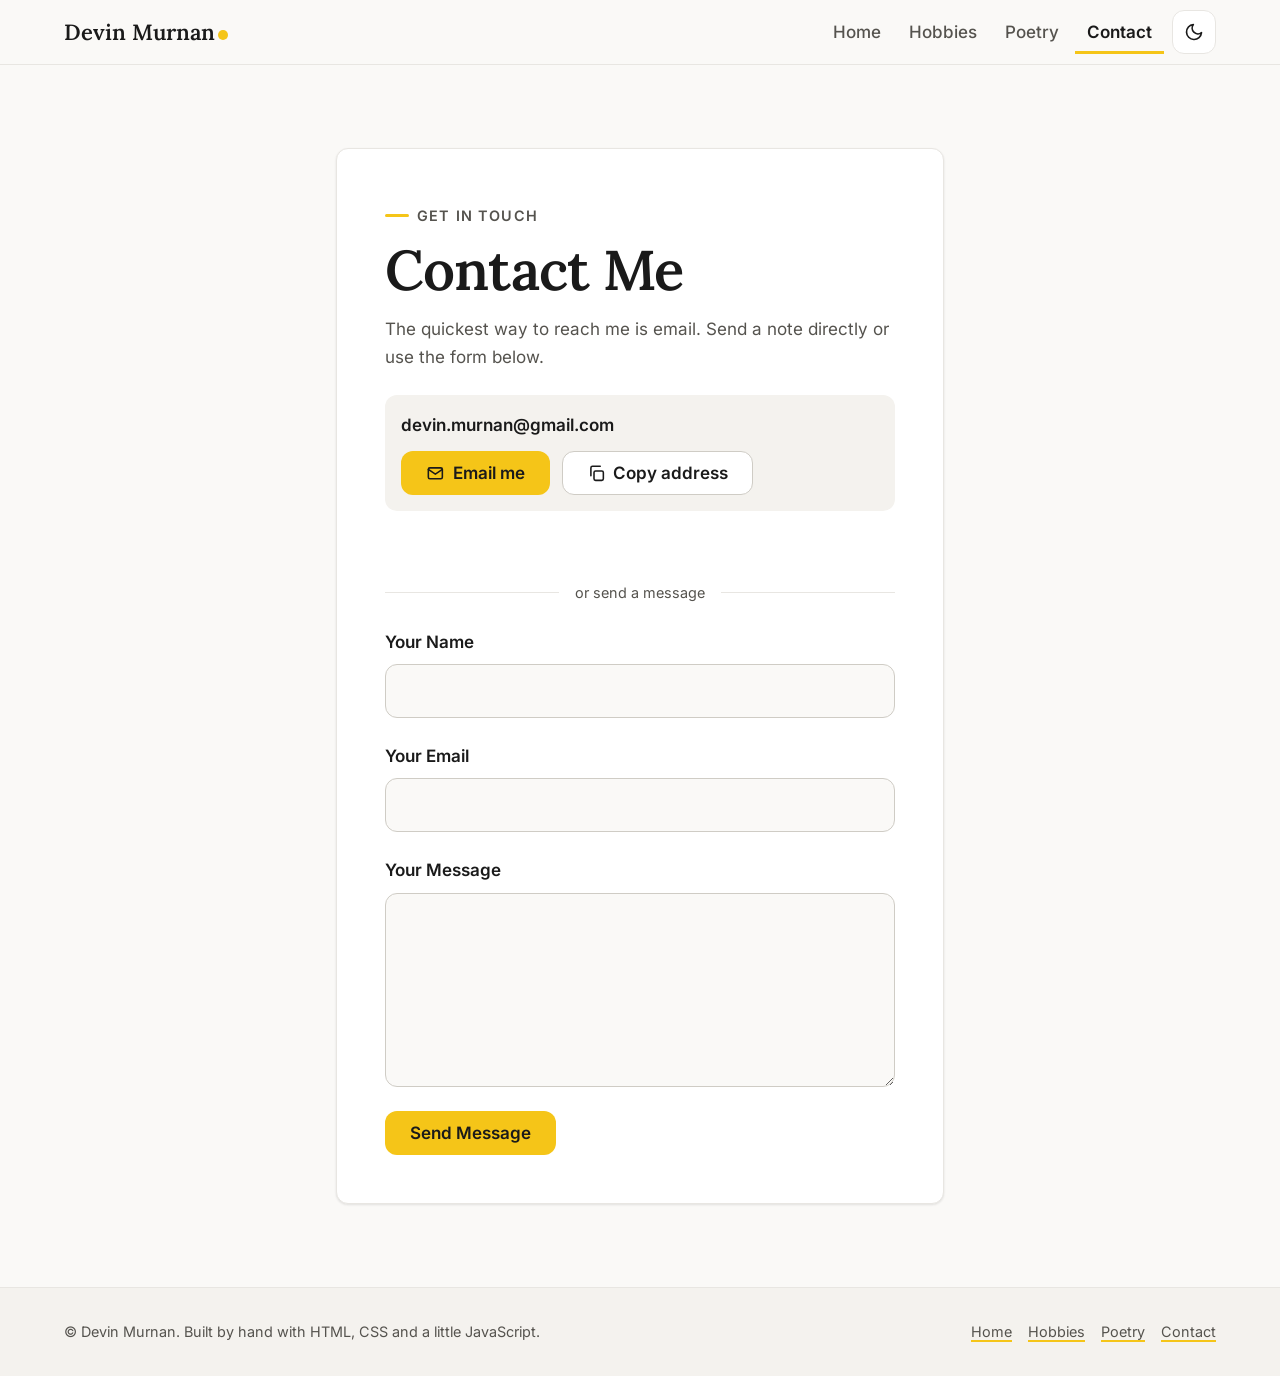
==== commit aabe0ce7: "Rewrite poetry.html (centered Lora column) and contact.html (card, mailto + copy, validated form)" ====
--- a/contact.html
+++ b/contact.html
@@ -3,40 +3,112 @@
 
 <head>
   <meta charset="utf-8">
-  <meta name="viewport" content="width=device-width, initial-scale=1.0">
-  <title>Contact Me</title>
+  <meta name="viewport" content="width=device-width, initial-scale=1">
+  <title>Contact | Devin Murnan</title>
+  <meta name="description" content="Get in touch with Devin Murnan by email or through the contact form.">
+  <meta name="theme-color" content="#faf9f7">
+  <meta property="og:type" content="website">
+  <meta property="og:title" content="Contact | Devin Murnan">
+  <meta property="og:description" content="Get in touch with Devin Murnan.">
+  <meta property="og:image" content="images/Picture1.jpg">
+  <meta property="og:image:alt" content="Portrait of Devin Murnan">
+  <script src="js/theme.js"></script>
+  <link rel="preload" href="fonts/inter-latin-wght-normal.woff2" as="font" type="font/woff2" crossorigin>
+  <link rel="preload" href="fonts/lora-latin-wght-normal.woff2" as="font" type="font/woff2" crossorigin>
   <link rel="stylesheet" href="css/styles.css">
-  <link rel="shortcut icon" href="favicon.ico">
-
+  <link rel="icon" href="favicon.ico">
+  <script src="js/main.js" defer></script>
 </head>
 
+<body>
+  <a class="skip-link" href="#main">Skip to main content</a>
 
-<body>
-  <h1>Contact Me</h1>
-  <!-- Site Directory -->
-  <nav class="site-nav">
-    <a href="index.html">Index</a>
-    <a href="hobbies.html">Hobbies</a>
-    <a href="poetry.html">Poetry</a>
-  </nav>
-  <hr>
-  <section class="centered">
-    <table class="contact-info">
-      <tr>
-        <td>Email:</td>
-        <td>devin.murnan@gmail.com</td>
-      </tr>
-    </table>
-    <form class="contact-form" enctype="text/plain" action="mailto:devin.murnan@gmail.com" method="post">
-      <label for="your-name">Your Name:</label>
-      <input type="text" id="your-name" name="YourName" value="">
-      <label for="your-email">Your Email:</label>
-      <input type="email" id="your-email" name="YourEmail" value="">
-      <label for="your-message">Your Message:</label>
-      <textarea id="your-message" name="YourMessage" cols="30" rows="10"></textarea>
-      <input type="submit" name="Submit" value="Send Message">
-    </form>
-  </section>
+  <header class="site-header">
+    <div class="container site-header__inner">
+      <a class="brand" href="index.html">Devin Murnan<span class="brand__dot" aria-hidden="true"></span></a>
+      <div class="header-actions">
+        <nav id="site-nav" class="site-nav" aria-label="Main">
+          <ul>
+            <li><a href="index.html">Home</a></li>
+            <li><a href="hobbies.html">Hobbies</a></li>
+            <li><a href="poetry.html">Poetry</a></li>
+            <li><a href="contact.html" aria-current="page">Contact</a></li>
+          </ul>
+        </nav>
+        <button class="icon-button theme-toggle" type="button" data-theme-toggle aria-pressed="false" aria-label="Switch to dark theme">
+          <svg class="icon-moon" viewBox="0 0 24 24" fill="none" stroke="currentColor" stroke-width="2" stroke-linecap="round" stroke-linejoin="round" aria-hidden="true" focusable="false"><path d="M21 12.8A9 9 0 1 1 11.2 3a7 7 0 0 0 9.8 9.8z"/></svg>
+          <svg class="icon-sun" viewBox="0 0 24 24" fill="none" stroke="currentColor" stroke-width="2" stroke-linecap="round" stroke-linejoin="round" aria-hidden="true" focusable="false"><circle cx="12" cy="12" r="4"/><path d="M12 2v2M12 20v2M4.9 4.9l1.4 1.4M17.7 17.7l1.4 1.4M2 12h2M20 12h2M4.9 19.1l1.4-1.4M17.7 6.3l1.4-1.4"/></svg>
+        </button>
+        <button class="icon-button menu-toggle" type="button" data-menu-toggle aria-controls="site-nav" aria-expanded="false" aria-label="Open menu">
+          <svg viewBox="0 0 24 24" fill="none" stroke="currentColor" stroke-width="2" stroke-linecap="round" aria-hidden="true" focusable="false"><path d="M4 7h16M4 12h16M4 17h16"/></svg>
+        </button>
+      </div>
+    </div>
+  </header>
+
+  <main id="main" tabindex="-1">
+    <section class="section" aria-labelledby="page-title">
+      <div class="container">
+        <article class="card contact-card">
+          <header>
+            <p class="eyebrow">Get in touch</p>
+            <h1 id="page-title">Contact Me</h1>
+            <p class="muted">The quickest way to reach me is email. Send a note directly or use the form below.</p>
+          </header>
+
+          <div class="contact-email">
+            <p class="contact-email__address"><span class="visually-hidden">Email: </span>devin.murnan@gmail.com</p>
+            <div class="button-row">
+              <a class="button button--primary" href="mailto:devin.murnan@gmail.com">
+                <svg viewBox="0 0 24 24" fill="none" stroke="currentColor" stroke-width="2" stroke-linecap="round" stroke-linejoin="round" aria-hidden="true" focusable="false"><rect x="3" y="5" width="18" height="14" rx="2"/><path d="m3 7 9 6 9-6"/></svg>
+                Email me
+              </a>
+              <button class="button button--secondary" type="button" data-copy="devin.murnan@gmail.com" aria-describedby="copy-status" hidden>
+                <svg viewBox="0 0 24 24" fill="none" stroke="currentColor" stroke-width="2" stroke-linecap="round" stroke-linejoin="round" aria-hidden="true" focusable="false"><rect x="9" y="9" width="12" height="12" rx="2"/><path d="M5 15V5a2 2 0 0 1 2-2h10"/></svg>
+                <span data-copy-label>Copy address</span>
+              </button>
+            </div>
+          </div>
+          <p id="copy-status" class="copy-status" role="status" aria-live="polite"></p>
+
+          <p class="divider">or send a message</p>
+
+          <form class="form contact-form" enctype="text/plain" action="mailto:devin.murnan@gmail.com" method="post">
+            <div class="field">
+              <label for="your-name">Your Name</label>
+              <input class="input" type="text" id="your-name" name="YourName" autocomplete="name" required aria-describedby="your-name-error">
+              <p class="field__error" id="your-name-error">Please enter your name.</p>
+            </div>
+            <div class="field">
+              <label for="your-email">Your Email</label>
+              <input class="input" type="email" id="your-email" name="YourEmail" autocomplete="email" required aria-describedby="your-email-error">
+              <p class="field__error" id="your-email-error">Please enter a valid email address, like name@example.com.</p>
+            </div>
+            <div class="field">
+              <label for="your-message">Your Message</label>
+              <textarea class="input" id="your-message" name="YourMessage" rows="6" required aria-describedby="your-message-error"></textarea>
+              <p class="field__error" id="your-message-error">Please write a message.</p>
+            </div>
+            <button class="button button--primary" type="submit" name="Submit" value="Send Message">Send Message</button>
+          </form>
+        </article>
+      </div>
+    </section>
+  </main>
+
+  <footer class="site-footer">
+    <div class="container site-footer__inner">
+      <p>© Devin Murnan. Built by hand with HTML, CSS and a little JavaScript.</p>
+      <nav class="footer-nav" aria-label="Footer">
+        <ul>
+          <li><a href="index.html">Home</a></li>
+          <li><a href="hobbies.html">Hobbies</a></li>
+          <li><a href="poetry.html">Poetry</a></li>
+          <li><a href="contact.html" aria-current="page">Contact</a></li>
+        </ul>
+      </nav>
+    </div>
+  </footer>
 </body>
 
 </html>
--- a/css/styles.css
+++ b/css/styles.css
@@ -1,184 +1,649 @@
-/* ---------- Base & typography ---------- */
-* {
-  box-sizing: border-box;
-}
-
-html {
-  font-size: 16px;
-}
-
-body {
-  background-color: #fce38a;
-  color: #222;
-  font-family: "Segoe UI", Roboto, "Helvetica Neue", Arial, sans-serif;
-  line-height: 1.6;
-  max-width: 960px;
-  margin: 0 auto;
-  padding: 1rem;
-}
-
-h1,
-h3,
-h5 {
-  color: black;
-  line-height: 1.25;
-}
-
-h1 {
-  font-size: 2.25rem;
-  margin: 0.5rem 0;
-}
-
-h3 {
-  font-size: 1.5rem;
-  margin: 1.5rem 0 1rem;
-}
-
-h5 {
-  font-size: 1.1rem;
-  margin: 1.25rem 0 0.5rem;
-}
-
-p {
-  margin: 0 0 1rem;
-}
-
-a {
-  color: #1a4d8f;
-}
-
-a:hover,
-a:focus {
-  color: #0b2c57;
-}
-
-hr {
-  background-color: black;
-  border-style: none;
-  height: 2px;
-  margin: 1.5rem 0;
-}
-
-/* Replaces the deprecated <center> element */
-.centered {
-  text-align: center;
-}
-
-/* ---------- Navigation ---------- */
-.site-nav {
-  display: flex;
-  flex-wrap: wrap;
-  gap: 0.5rem;
-  margin: 0.75rem 0;
-}
-
-.site-nav a {
-  display: inline-block;
-  padding: 0.4rem 0.9rem;
-  border: 2px solid black;
-  border-radius: 4px;
-  color: black;
-  font-weight: 600;
-  text-decoration: none;
-}
-
-.site-nav a:hover,
-.site-nav a:focus {
-  background-color: black;
-  color: #fce38a;
-}
-
-/* ---------- Tables ---------- */
-table {
-  border-collapse: separate;
-}
-
-th {
-  text-align: left;
-}
-
-.profile {
-  border-spacing: 20px;
-}
-
-.skills {
-  border-spacing: 10px;
-}
-
-.work {
-  border-collapse: collapse;
-  width: 100%;
-}
-
-.work th,
-.work td {
-  padding: 0.5rem;
-  border-bottom: 1px solid rgba(0, 0, 0, 0.3);
-  vertical-align: top;
-}
-
-.contact-info {
-  margin: 0 auto 1rem;
-}
-
-/* ---------- Contact form ---------- */
-.contact-form {
-  display: flex;
-  flex-direction: column;
-  align-items: stretch;
-  gap: 0.4rem;
-  max-width: 400px;
-  margin: 0 auto;
-  text-align: left;
-}
-
-.contact-form input,
-.contact-form textarea {
-  font: inherit;
-  padding: 0.4rem;
-  border: 1px solid #555;
-  border-radius: 4px;
-  width: 100%;
-}
-
-.contact-form input[type="submit"] {
-  margin-top: 0.5rem;
-  background-color: black;
-  color: #fce38a;
-  font-weight: 600;
-  cursor: pointer;
-}
-
-.contact-form input[type="submit"]:hover,
-.contact-form input[type="submit"]:focus {
-  background-color: #333;
-}
-
-/* ---------- Small screens ---------- */
-@media (max-width: 600px) {
-  h1 {
-    font-size: 1.75rem;
-  }
-
-  /* Stack the profile picture above the intro text */
-  .profile,
-  .profile tbody,
-  .profile tr,
-  .profile td {
-    display: block;
-  }
-
-  .profile {
-    border-spacing: 0;
-  }
-
-  .profile td {
-    padding: 0.5rem 0;
-  }
-
-  /* Let the wide work-experience table scroll instead of overflowing */
-  .work {
-    display: block;
-    overflow-x: auto;
-  }
-}
+/* ==========================================================================
+   Devin Murnan: personal site styles (plain CSS, no build step)
+   1 Fonts · 2 Tokens & themes · 3 Base · 4 Layout · 5 Header & nav
+   6 Buttons & pills · 7 Cards · 8 Hero · 9 Timeline · 10 Hobbies
+   11 Poetry · 12 Contact & form · 13 Footer · 14 Motion
+   ========================================================================== */
+
+/* 1 Fonts: self-hosted, latin subset, variable weight -------------------- */
+@font-face {
+  font-family: "Inter";
+  font-style: normal;
+  font-weight: 100 900;
+  font-display: swap;
+  src: url("../fonts/inter-latin-wght-normal.woff2") format("woff2");
+}
+@font-face {
+  font-family: "Lora";
+  font-style: normal;
+  font-weight: 400 700;
+  font-display: swap;
+  src: url("../fonts/lora-latin-wght-normal.woff2") format("woff2");
+}
+@font-face {
+  font-family: "Lora";
+  font-style: italic;
+  font-weight: 400 700;
+  font-display: swap;
+  src: url("../fonts/lora-latin-wght-italic.woff2") format("woff2");
+}
+
+/* 2 Tokens & themes ------------------------------------------------------- */
+:root {
+  --color-bg: #faf9f7;
+  --color-surface: #f4f2ee;
+  --color-elevated: #ffffff;
+  --color-ink: #1a1a1a;
+  --color-muted: #55534e;
+  --color-border: #e8e6e2;
+  --color-border-strong: #cfccc5;
+  --color-accent: #f5c518;
+  --color-accent-hover: #e3b505;
+  --color-on-accent: #1a1a1a;
+  --color-focus: #1a1a1a;
+  --color-error: #b3261e;
+  --color-success: #1e7a3c;
+  --header-bg: rgba(250, 249, 247, 0.88);
+  --shadow-sm: 0 1px 2px rgba(26, 26, 26, 0.05), 0 1px 3px rgba(26, 26, 26, 0.06);
+  --shadow-md: 0 6px 16px rgba(26, 26, 26, 0.07), 0 2px 4px rgba(26, 26, 26, 0.04);
+
+  --font-heading: "Lora", Georgia, "Times New Roman", serif;
+  --font-body: "Inter", system-ui, -apple-system, "Segoe UI", Roboto, sans-serif;
+  --step--1: clamp(0.83rem, 0.8rem + 0.15vw, 0.9rem);
+  --step-0: clamp(1rem, 0.96rem + 0.2vw, 1.0625rem);
+  --step-1: clamp(1.15rem, 1.08rem + 0.4vw, 1.375rem);
+  --step-2: clamp(1.4rem, 1.25rem + 0.7vw, 1.75rem);
+  --step-3: clamp(1.7rem, 1.45rem + 1.2vw, 2.375rem);
+  --step-4: clamp(2.1rem, 1.6rem + 2.4vw, 3.5rem);
+
+  --space-3xs: 0.25rem;
+  --space-2xs: 0.5rem;
+  --space-xs: 0.75rem;
+  --space-s: 1rem;
+  --space-m: 1.5rem;
+  --space-l: 2rem;
+  --space-xl: 3rem;
+  --space-2xl: clamp(3rem, 2rem + 4vw, 5.5rem);
+
+  --radius: 12px;
+  --radius-pill: 999px;
+  --container: 72rem;
+  --header-height: 4rem;
+  --transition: 180ms ease;
+  color-scheme: light;
+}
+
+:root[data-theme="dark"] {
+  --color-bg: #1a1a1a;
+  --color-surface: #242423;
+  --color-elevated: #2b2b2a;
+  --color-ink: #f5f5f5;
+  --color-muted: #bdbab3;
+  --color-border: #383836;
+  --color-border-strong: #52524e;
+  --color-focus: #f5c518;
+  --color-error: #ff8a80;
+  --color-success: #7fd49a;
+  --header-bg: rgba(26, 26, 26, 0.88);
+  --shadow-sm: 0 1px 2px rgba(0, 0, 0, 0.35);
+  --shadow-md: 0 6px 16px rgba(0, 0, 0, 0.4);
+  color-scheme: dark;
+}
+
+/* System preference applies when no explicit theme is stored (or JS is off) */
+@media (prefers-color-scheme: dark) {
+  :root:not([data-theme="light"]) {
+    --color-bg: #1a1a1a;
+    --color-surface: #242423;
+    --color-elevated: #2b2b2a;
+    --color-ink: #f5f5f5;
+    --color-muted: #bdbab3;
+    --color-border: #383836;
+    --color-border-strong: #52524e;
+    --color-focus: #f5c518;
+    --color-error: #ff8a80;
+    --color-success: #7fd49a;
+    --header-bg: rgba(26, 26, 26, 0.88);
+    --shadow-sm: 0 1px 2px rgba(0, 0, 0, 0.35);
+    --shadow-md: 0 6px 16px rgba(0, 0, 0, 0.4);
+    color-scheme: dark;
+  }
+}
+
+/* 3 Base ------------------------------------------------------------------ */
+*, *::before, *::after { box-sizing: border-box; }
+
+html {
+  -webkit-text-size-adjust: 100%;
+  text-size-adjust: 100%;
+  scroll-behavior: smooth;
+  scroll-padding-top: calc(var(--header-height) + var(--space-s));
+}
+
+body {
+  margin: 0;
+  min-height: 100vh;
+  display: flex;
+  flex-direction: column;
+  background: var(--color-bg);
+  color: var(--color-ink);
+  font-family: var(--font-body);
+  font-size: var(--step-0);
+  line-height: 1.65;
+  -webkit-font-smoothing: antialiased;
+}
+
+h1, h2, h3 {
+  margin: 0 0 var(--space-xs);
+  font-family: var(--font-heading);
+  font-weight: 600;
+  line-height: 1.2;
+  text-wrap: balance;
+}
+h1 { font-size: var(--step-4); letter-spacing: -0.015em; }
+h2 { font-size: var(--step-3); letter-spacing: -0.01em; }
+h3 { font-size: var(--step-1); }
+
+p { margin: 0 0 var(--space-s); }
+p:last-child { margin-bottom: 0; }
+ul, ol { margin: 0; padding-left: 1.25rem; }
+img { display: block; max-width: 100%; height: auto; }
+strong { font-weight: 600; }
+
+a {
+  color: inherit;
+  text-decoration: underline 2px var(--color-accent);
+  text-underline-offset: 0.2em;
+  transition: text-decoration-color var(--transition), background-color var(--transition), color var(--transition);
+}
+a:hover { text-decoration-color: currentColor; }
+
+:focus-visible {
+  outline: 3px solid var(--color-focus);
+  outline-offset: 3px;
+  border-radius: 4px;
+}
+
+::selection { background: var(--color-accent); color: var(--color-on-accent); }
+
+.visually-hidden {
+  position: absolute !important;
+  width: 1px;
+  height: 1px;
+  margin: -1px;
+  padding: 0;
+  overflow: hidden;
+  clip: rect(0, 0, 0, 0);
+  white-space: nowrap;
+  border: 0;
+}
+
+.skip-link {
+  position: absolute;
+  top: var(--space-2xs);
+  left: var(--space-2xs);
+  z-index: 100;
+  padding: var(--space-2xs) var(--space-s);
+  border-radius: var(--radius);
+  background: var(--color-accent);
+  color: var(--color-on-accent);
+  font-weight: 600;
+  text-decoration: none;
+  transform: translateY(-250%);
+}
+.skip-link:focus { transform: none; }
+.skip-link:focus-visible { outline-color: var(--color-on-accent); }
+
+/* 4 Layout ---------------------------------------------------------------- */
+.container {
+  width: min(100% - 2 * var(--space-m), var(--container));
+  margin-inline: auto;
+}
+main { flex: 1; }
+main:focus { outline: none; }
+
+.section { padding-block: var(--space-2xl); }
+.section--surface { background: var(--color-surface); }
+.section-header { max-width: 42rem; margin-bottom: var(--space-l); }
+.section-header--center { margin-inline: auto; text-align: center; }
+
+.eyebrow {
+  display: inline-flex;
+  align-items: center;
+  gap: var(--space-2xs);
+  margin: 0 0 var(--space-2xs);
+  color: var(--color-muted);
+  font-size: var(--step--1);
+  font-weight: 600;
+  letter-spacing: 0.08em;
+  text-transform: uppercase;
+}
+.eyebrow::before {
+  content: "";
+  width: 1.5rem;
+  height: 3px;
+  border-radius: 2px;
+  background: var(--color-accent);
+}
+
+.lead { color: var(--color-muted); font-size: var(--step-1); line-height: 1.55; }
+.muted { color: var(--color-muted); }
+
+.grid {
+  display: grid;
+  gap: var(--space-m);
+  grid-template-columns: repeat(auto-fill, minmax(min(100%, 17rem), 1fr));
+}
+.grid--4 { grid-template-columns: repeat(auto-fit, minmax(min(100%, 14rem), 1fr)); }
+
+/* 5 Header & nav ---------------------------------------------------------- */
+.site-header {
+  position: sticky;
+  top: 0;
+  z-index: 50;
+  background: var(--header-bg);
+  border-bottom: 1px solid var(--color-border);
+  -webkit-backdrop-filter: saturate(180%) blur(12px);
+  backdrop-filter: saturate(180%) blur(12px);
+}
+.site-header__inner {
+  position: relative;
+  display: flex;
+  align-items: center;
+  justify-content: space-between;
+  gap: var(--space-s);
+  min-height: var(--header-height);
+}
+.brand {
+  font-family: var(--font-heading);
+  font-size: var(--step-1);
+  font-weight: 600;
+  text-decoration: none;
+  white-space: nowrap;
+}
+.brand__dot {
+  display: inline-block;
+  width: 0.45em;
+  height: 0.45em;
+  margin-left: 0.15em;
+  border-radius: 50%;
+  background: var(--color-accent);
+}
+.header-actions { display: flex; align-items: center; gap: var(--space-2xs); }
+
+.site-nav ul {
+  display: flex;
+  gap: var(--space-3xs);
+  margin: 0;
+  padding: 0;
+  list-style: none;
+}
+.site-nav a {
+  display: block;
+  padding: var(--space-2xs) var(--space-xs);
+  border-radius: var(--radius);
+  color: var(--color-muted);
+  font-weight: 500;
+  text-decoration: none;
+}
+.site-nav a:hover { background: var(--color-surface); color: var(--color-ink); }
+.site-nav a[aria-current="page"] {
+  color: var(--color-ink);
+  font-weight: 600;
+  box-shadow: inset 0 -3px 0 var(--color-accent);
+  border-radius: var(--radius) var(--radius) 0 0;
+}
+
+.icon-button {
+  display: inline-grid;
+  place-items: center;
+  width: 2.75rem;
+  height: 2.75rem;
+  padding: 0;
+  border: 1px solid var(--color-border);
+  border-radius: var(--radius);
+  background: var(--color-elevated);
+  color: var(--color-ink);
+  cursor: pointer;
+  transition: background-color var(--transition), border-color var(--transition);
+}
+.icon-button:hover { background: var(--color-surface); border-color: var(--color-border-strong); }
+.icon-button svg { width: 1.25rem; height: 1.25rem; }
+
+/* Theme toggle shows the icon of the theme you would switch to */
+.theme-toggle .icon-sun { display: none; }
+:root[data-theme="dark"] .theme-toggle .icon-sun { display: block; }
+:root[data-theme="dark"] .theme-toggle .icon-moon { display: none; }
+
+.menu-toggle { display: none; }
+
+@media (max-width: 47.99rem) {
+  .menu-toggle { display: inline-grid; }
+  .js .site-nav {
+    position: absolute;
+    top: calc(100% + 1px);
+    left: calc(-1 * var(--space-m));
+    right: calc(-1 * var(--space-m));
+    display: none;
+    padding: var(--space-xs) var(--space-m) var(--space-m);
+    background: var(--color-bg);
+    border-bottom: 1px solid var(--color-border);
+    box-shadow: var(--shadow-md);
+  }
+  .js .site-nav.is-open { display: block; }
+  .js .site-nav ul { flex-direction: column; }
+  .js .site-nav a { padding: var(--space-xs); }
+  .js .site-nav a[aria-current="page"] {
+    border-radius: var(--radius);
+    box-shadow: inset 3px 0 0 var(--color-accent);
+    background: var(--color-surface);
+  }
+  /* Without JS the links stay visible and wrap under the brand */
+  html:not(.js) .site-header__inner { flex-wrap: wrap; padding-block: var(--space-2xs); }
+  html:not(.js) .menu-toggle { display: none; }
+  html:not(.js) .site-nav ul { flex-wrap: wrap; }
+}
+
+/* 6 Buttons & pills ------------------------------------------------------- */
+.button-row { display: flex; flex-wrap: wrap; gap: var(--space-xs); }
+
+.button {
+  display: inline-flex;
+  align-items: center;
+  justify-content: center;
+  gap: var(--space-2xs);
+  min-height: 2.75rem;
+  padding: var(--space-2xs) var(--space-m);
+  border: 1px solid transparent;
+  border-radius: var(--radius);
+  font: inherit;
+  font-weight: 600;
+  line-height: 1.2;
+  text-decoration: none;
+  cursor: pointer;
+  transition: background-color var(--transition), border-color var(--transition), transform var(--transition), box-shadow var(--transition);
+}
+.button svg { width: 1.1em; height: 1.1em; flex: none; }
+.button:hover { transform: translateY(-1px); box-shadow: var(--shadow-sm); }
+.button:active { transform: none; }
+
+/* Lemon fill always pairs with dark text */
+.button--primary { background: var(--color-accent); color: var(--color-on-accent); }
+.button--primary:hover { background: var(--color-accent-hover); }
+.button--primary:focus-visible { outline-color: var(--color-focus); }
+
+.button--secondary {
+  background: var(--color-elevated);
+  border-color: var(--color-border-strong);
+  color: var(--color-ink);
+}
+.button--secondary:hover { background: var(--color-surface); }
+
+.pill-list {
+  display: flex;
+  flex-wrap: wrap;
+  gap: var(--space-2xs);
+  margin: 0;
+  padding: 0;
+  list-style: none;
+}
+.pill {
+  padding: var(--space-3xs) var(--space-xs);
+  border: 1px solid var(--color-border);
+  border-radius: var(--radius-pill);
+  background: var(--color-surface);
+  font-size: var(--step--1);
+  font-weight: 500;
+}
+
+/* 7 Cards ----------------------------------------------------------------- */
+.card {
+  display: flex;
+  flex-direction: column;
+  gap: var(--space-xs);
+  padding: var(--space-m);
+  border: 1px solid var(--color-border);
+  border-radius: var(--radius);
+  background: var(--color-elevated);
+  box-shadow: var(--shadow-sm);
+  transition: box-shadow var(--transition), transform var(--transition), border-color var(--transition);
+}
+.card:hover { box-shadow: var(--shadow-md); border-color: var(--color-border-strong); }
+.card h3 { margin: 0; }
+.card > * { margin: 0; }
+.card ul:not(.pill-list) { display: grid; gap: var(--space-3xs); }
+.card ul ul { margin-top: var(--space-3xs); color: var(--color-muted); font-size: var(--step--1); }
+.card__meta { margin: 0; color: var(--color-muted); font-size: var(--step--1); }
+
+.card__icon {
+  display: inline-grid;
+  place-items: center;
+  width: 2.5rem;
+  height: 2.5rem;
+  border-radius: var(--radius);
+  background: var(--color-accent);
+  color: var(--color-on-accent);
+}
+.card__icon svg { width: 1.25rem; height: 1.25rem; }
+
+/* 8 Hero ------------------------------------------------------------------ */
+.hero { padding-block: var(--space-2xl); }
+.hero__grid {
+  display: grid;
+  gap: var(--space-xl);
+  align-items: center;
+  grid-template-columns: 1fr;
+}
+.hero__role { margin-bottom: var(--space-s); color: var(--color-muted); font-size: var(--step-1); }
+.hero__role strong { color: var(--color-ink); }
+.hero__bio { max-width: 38rem; margin-bottom: var(--space-l); }
+.hero__media { justify-self: center; position: relative; width: min(100%, 18rem); }
+.hero__media::before {
+  content: "";
+  position: absolute;
+  inset: 0;
+  border-radius: 50%;
+  background: var(--color-accent);
+  transform: translate(0.9rem, 0.9rem);
+}
+.hero__photo {
+  position: relative;
+  width: 100%;
+  aspect-ratio: 1;
+  object-fit: cover;
+  border-radius: 50%;
+  border: 6px solid var(--color-bg);
+  box-shadow: var(--shadow-md);
+}
+@media (min-width: 48rem) {
+  .hero__grid { grid-template-columns: minmax(0, 1.4fr) minmax(0, 1fr); }
+  .hero__media { justify-self: end; width: min(100%, 20rem); }
+}
+@media (max-width: 47.99rem) {
+  .hero__media { order: -1; width: min(70%, 14rem); }
+}
+
+/* 9 Timeline -------------------------------------------------------------- */
+.timeline {
+  position: relative;
+  display: grid;
+  gap: var(--space-m);
+  max-width: 52rem;
+  margin: 0 auto;
+  padding: 0 0 0 var(--space-l);
+  list-style: none;
+}
+.timeline::before {
+  content: "";
+  position: absolute;
+  top: 0.5rem;
+  bottom: 0.5rem;
+  left: 0.4rem;
+  width: 2px;
+  background: var(--color-border-strong);
+}
+.timeline__item { position: relative; }
+.timeline__item::before {
+  content: "";
+  position: absolute;
+  top: 1.6rem;
+  left: calc(-1 * var(--space-l) + 0.4rem - 0.45rem);
+  width: 1rem;
+  height: 1rem;
+  border: 3px solid var(--color-bg);
+  border-radius: 50%;
+  background: var(--color-accent);
+  box-shadow: 0 0 0 2px var(--color-border-strong);
+}
+.section--surface .timeline__item::before { border-color: var(--color-surface); }
+.timeline__date {
+  align-self: flex-start;
+  padding: var(--space-3xs) var(--space-xs);
+  border-radius: var(--radius-pill);
+  background: var(--color-accent);
+  color: var(--color-on-accent);
+  font-size: var(--step--1);
+  font-weight: 600;
+}
+.timeline__company { margin: 0; color: var(--color-muted); font-weight: 500; }
+
+/* 10 Hobbies -------------------------------------------------------------- */
+.hobby-card { padding: 0; overflow: hidden; }
+.hobby-card__media { aspect-ratio: 4 / 3; width: 100%; object-fit: cover; }
+.hobby-card__body { display: flex; flex-direction: column; gap: var(--space-xs); padding: var(--space-m); }
+.hobby-card__number {
+  font-family: var(--font-heading);
+  font-size: var(--step--1);
+  font-weight: 600;
+  color: var(--color-muted);
+}
+.hobby-list { margin: 0; padding: 0; list-style: none; }
+.hobby-card__title { margin: 0; font-size: var(--step-1); }
+.hobby-card__body > * { margin: 0; }
+@media (min-width: 48rem) {
+  .hobby-card--featured { grid-row: span 2; }
+}
+
+/* 11 Poetry --------------------------------------------------------------- */
+.prose {
+  max-width: 65ch;
+  margin-inline: auto;
+  font-family: var(--font-heading);
+  font-size: var(--step-1);
+  line-height: 1.8;
+}
+.poem + .poem {
+  margin-top: var(--space-xl);
+  padding-top: var(--space-xl);
+  border-top: 1px solid var(--color-border);
+}
+.poem h2 { font-size: var(--step-3); margin-bottom: var(--space-s); }
+.poem h2::after {
+  content: "";
+  display: block;
+  width: 2.5rem;
+  height: 3px;
+  margin-top: var(--space-xs);
+  border-radius: 2px;
+  background: var(--color-accent);
+}
+
+/* 12 Contact & form ------------------------------------------------------- */
+.contact-card {
+  max-width: 38rem;
+  margin-inline: auto;
+  padding: clamp(var(--space-m), 4vw, var(--space-xl));
+  gap: var(--space-m);
+}
+.contact-card:hover { box-shadow: var(--shadow-sm); border-color: var(--color-border); }
+.contact-email {
+  display: flex;
+  flex-wrap: wrap;
+  align-items: center;
+  gap: var(--space-xs);
+  padding: var(--space-s);
+  border-radius: var(--radius);
+  background: var(--color-surface);
+}
+.contact-email__address { flex: 1 1 12rem; margin: 0; font-weight: 600; overflow-wrap: anywhere; }
+.copy-status { min-height: 1.5em; margin: 0; color: var(--color-success); font-size: var(--step--1); }
+
+.divider {
+  display: flex;
+  align-items: center;
+  gap: var(--space-s);
+  margin: 0;
+  color: var(--color-muted);
+  font-size: var(--step--1);
+}
+.divider::before, .divider::after { content: ""; flex: 1; height: 1px; background: var(--color-border); }
+
+.form { display: grid; gap: var(--space-m); }
+.field { display: grid; gap: var(--space-2xs); }
+.field label { font-weight: 600; }
+.field__error { display: none; margin: 0; color: var(--color-error); font-size: var(--step--1); font-weight: 500; }
+
+.input {
+  width: 100%;
+  min-height: 2.75rem;
+  padding: var(--space-xs) var(--space-s);
+  border: 1px solid var(--color-border-strong);
+  border-radius: var(--radius);
+  background: var(--color-bg);
+  color: var(--color-ink);
+  font: inherit;
+  transition: border-color var(--transition), box-shadow var(--transition);
+}
+textarea.input { min-height: 9rem; resize: vertical; }
+.input:hover { border-color: var(--color-muted); }
+.input:focus { outline: none; border-color: var(--color-ink); box-shadow: 0 0 0 3px var(--color-accent); }
+
+/* Validation states show only after interaction (.is-touched is set by main.js) */
+.field.is-touched .input:invalid { border-color: var(--color-error); }
+.field.is-touched .input:invalid:focus { box-shadow: 0 0 0 3px var(--color-error); }
+.field.is-touched .input:invalid ~ .field__error { display: block; }
+.field.is-touched .input:valid { border-color: var(--color-success); }
+
+.form .button { justify-self: start; }
+
+/* 13 Footer --------------------------------------------------------------- */
+.site-footer {
+  padding-block: var(--space-l);
+  border-top: 1px solid var(--color-border);
+  background: var(--color-surface);
+  color: var(--color-muted);
+  font-size: var(--step--1);
+}
+.site-footer__inner {
+  display: flex;
+  flex-wrap: wrap;
+  align-items: center;
+  justify-content: space-between;
+  gap: var(--space-s);
+}
+.site-footer p { margin: 0; }
+.footer-nav ul { display: flex; flex-wrap: wrap; gap: var(--space-s); margin: 0; padding: 0; list-style: none; }
+
+/* 14 Reveal & motion ------------------------------------------------------ */
+.js .reveal {
+  opacity: 0;
+  transform: translateY(16px);
+  transition: opacity 600ms ease, transform 600ms ease;
+}
+.js .reveal.is-visible { opacity: 1; transform: none; }
+
+@media (prefers-reduced-motion: reduce) {
+  html { scroll-behavior: auto; }
+  *, *::before, *::after {
+    animation-duration: 0.01ms !important;
+    animation-iteration-count: 1 !important;
+    transition-duration: 0.01ms !important;
+  }
+  .js .reveal { opacity: 1; transform: none; }
+  .button:hover { transform: none; }
+}
+
+@media print {
+  .site-header, .site-footer, .skip-link { display: none; }
+  .js .reveal { opacity: 1; transform: none; }
+}
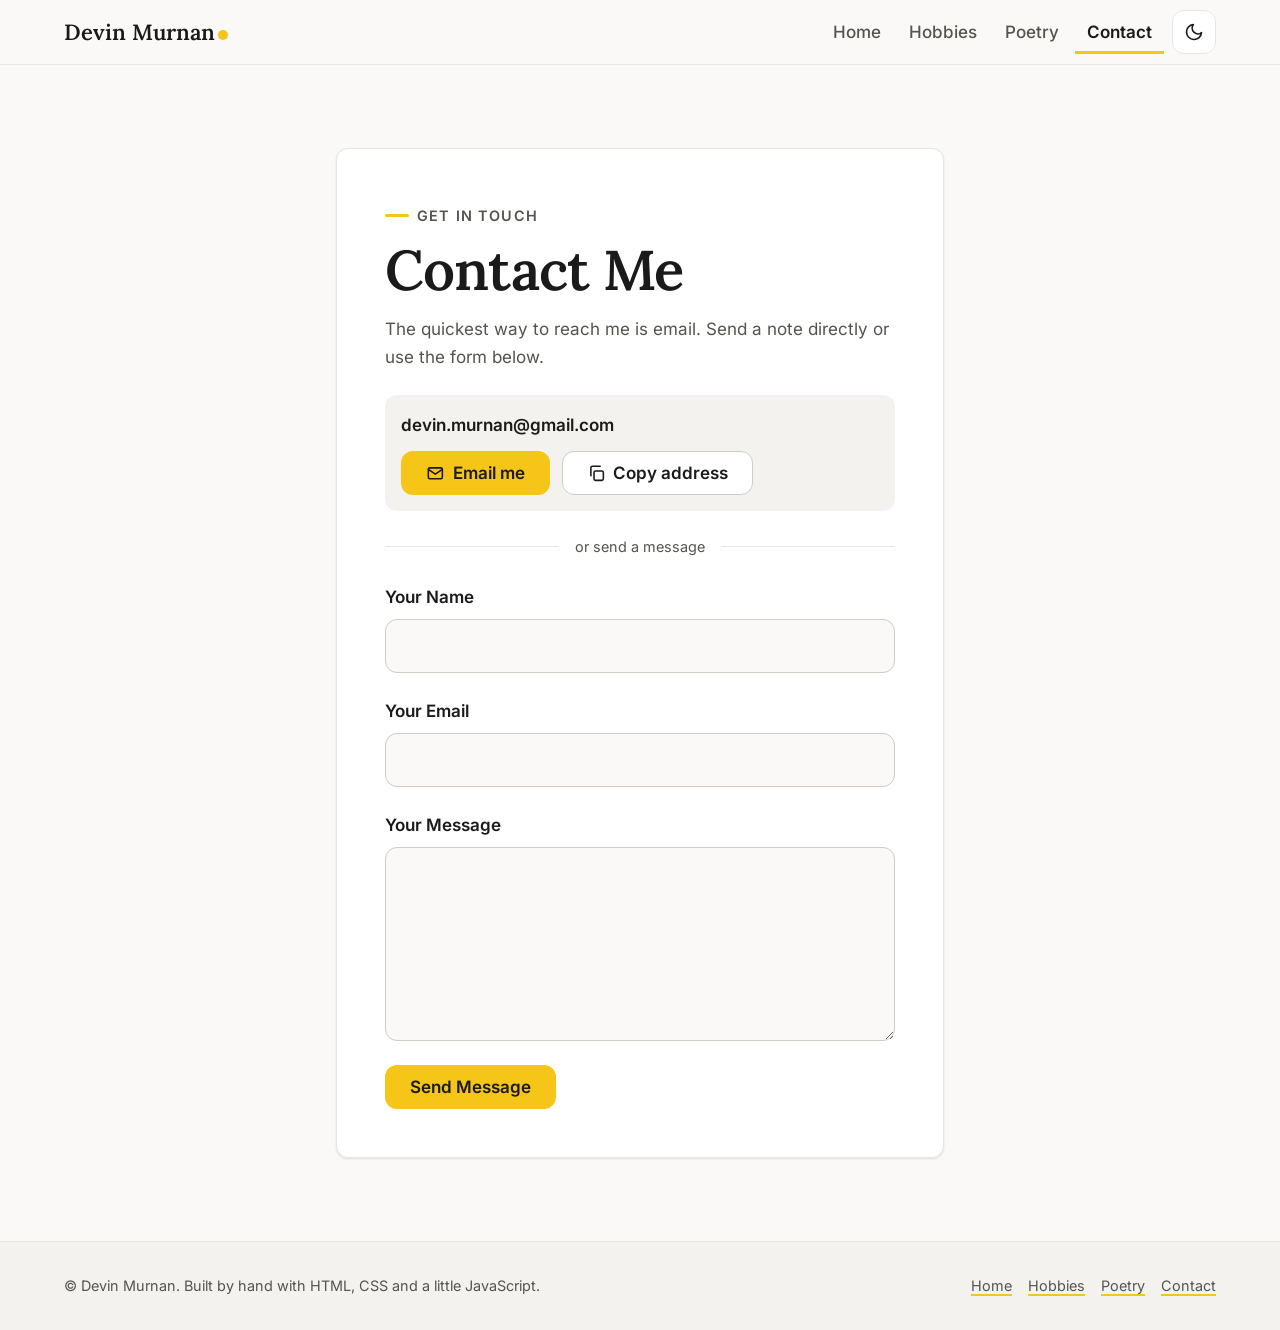
==== commit 2d5cadcf: "Contact: move copy status into email box; hobbies: drop uneven row span" ====
--- a/contact.html
+++ b/contact.html
@@ -68,8 +68,8 @@
                 <span data-copy-label>Copy address</span>
               </button>
             </div>
+            <p id="copy-status" class="copy-status" role="status" aria-live="polite"></p>
           </div>
-          <p id="copy-status" class="copy-status" role="status" aria-live="polite"></p>
 
           <p class="divider">or send a message</p>
 
--- a/css/styles.css
+++ b/css/styles.css
@@ -520,9 +520,6 @@
 .hobby-list { margin: 0; padding: 0; list-style: none; }
 .hobby-card__title { margin: 0; font-size: var(--step-1); }
 .hobby-card__body > * { margin: 0; }
-@media (min-width: 48rem) {
-  .hobby-card--featured { grid-row: span 2; }
-}
 
 /* 11 Poetry --------------------------------------------------------------- */
 .prose {
@@ -566,7 +563,9 @@
   background: var(--color-surface);
 }
 .contact-email__address { flex: 1 1 12rem; margin: 0; font-weight: 600; overflow-wrap: anywhere; }
-.copy-status { min-height: 1.5em; margin: 0; color: var(--color-success); font-size: var(--step--1); }
+.copy-status { flex-basis: 100%; margin: 0; color: var(--color-success); font-size: var(--step--1); font-weight: 500; }
+/* Keep the live region in the DOM but out of the layout while it is empty */
+.copy-status:empty { position: absolute; }
 
 .divider {
   display: flex;
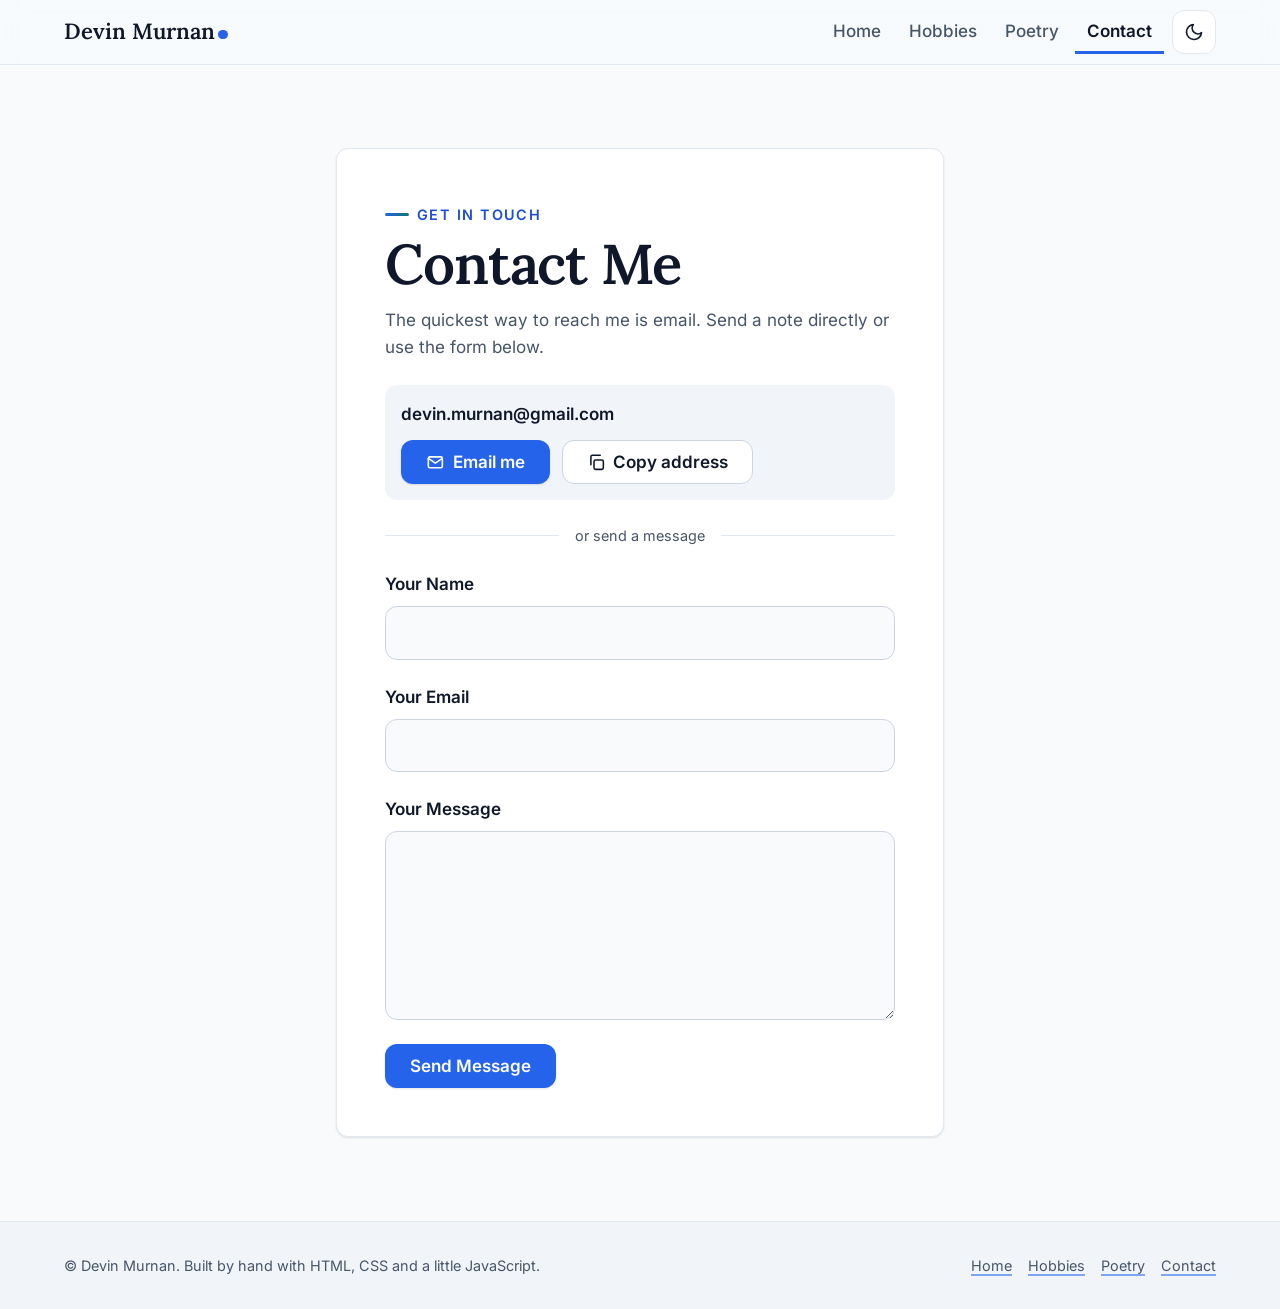
==== commit c417fe83: "Restyle with professional blue/teal palette, CV components and print stylesheet - Replace lemon acce" ====
--- a/contact.html
+++ b/contact.html
@@ -6,7 +6,7 @@
   <meta name="viewport" content="width=device-width, initial-scale=1">
   <title>Contact | Devin Murnan</title>
   <meta name="description" content="Get in touch with Devin Murnan by email or through the contact form.">
-  <meta name="theme-color" content="#faf9f7">
+  <meta name="theme-color" content="#f8fafc">
   <meta property="og:type" content="website">
   <meta property="og:title" content="Contact | Devin Murnan">
   <meta property="og:description" content="Get in touch with Devin Murnan.">
--- a/css/styles.css
+++ b/css/styles.css
@@ -1,7 +1,7 @@
 /* ==========================================================================
    Devin Murnan: personal site styles (plain CSS, no build step)
    1 Fonts · 2 Tokens & themes · 3 Base · 4 Layout · 5 Header & nav
-   6 Buttons & pills · 7 Cards · 8 Hero · 9 Timeline · 10 Hobbies
+   6 Buttons & pills · 7 Cards · 8 Hero & summary · 9 Timeline, skills & tools · 10 Hobbies
    11 Poetry · 12 Contact & form · 13 Footer · 14 Motion
    ========================================================================== */
 
@@ -30,22 +30,28 @@
 
 /* 2 Tokens & themes ------------------------------------------------------- */
 :root {
-  --color-bg: #faf9f7;
-  --color-surface: #f4f2ee;
+  /* Professional palette: slate neutrals, navy ink, blue accent with teal partner */
+  --color-bg: #f8fafc;
+  --color-surface: #f1f5f9;
   --color-elevated: #ffffff;
-  --color-ink: #1a1a1a;
-  --color-muted: #55534e;
-  --color-border: #e8e6e2;
-  --color-border-strong: #cfccc5;
-  --color-accent: #f5c518;
-  --color-accent-hover: #e3b505;
-  --color-on-accent: #1a1a1a;
-  --color-focus: #1a1a1a;
+  --color-ink: #0f172a;
+  --color-muted: #475569;
+  --color-border: #e2e8f0;
+  --color-border-strong: #cbd5e1;
+  --color-accent: #2563eb;
+  --color-accent-hover: #1d4ed8;
+  --color-accent-soft: #eff6ff;
+  --color-accent-ink: #1d4ed8;
+  --color-accent-2: #0f766e;
+  --color-on-accent: #ffffff;
+  --color-focus: #1d4ed8;
   --color-error: #b3261e;
-  --color-success: #1e7a3c;
-  --header-bg: rgba(250, 249, 247, 0.88);
-  --shadow-sm: 0 1px 2px rgba(26, 26, 26, 0.05), 0 1px 3px rgba(26, 26, 26, 0.06);
-  --shadow-md: 0 6px 16px rgba(26, 26, 26, 0.07), 0 2px 4px rgba(26, 26, 26, 0.04);
+  --color-success: #15803d;
+  --header-bg: rgba(248, 250, 252, 0.88);
+  --gradient-accent: linear-gradient(135deg, var(--color-accent) 0%, var(--color-accent-2) 100%);
+  --gradient-card: linear-gradient(180deg, var(--color-elevated) 0%, var(--color-elevated) 60%, var(--color-surface) 100%);
+  --shadow-sm: 0 1px 2px rgba(15, 23, 42, 0.05), 0 1px 3px rgba(15, 23, 42, 0.06);
+  --shadow-md: 0 12px 28px -8px rgba(15, 23, 42, 0.14), 0 2px 6px rgba(15, 23, 42, 0.05);
 
   --font-heading: "Lora", Georgia, "Times New Roman", serif;
   --font-body: "Inter", system-ui, -apple-system, "Segoe UI", Roboto, sans-serif;
@@ -74,38 +80,50 @@
 }
 
 :root[data-theme="dark"] {
-  --color-bg: #1a1a1a;
-  --color-surface: #242423;
-  --color-elevated: #2b2b2a;
-  --color-ink: #f5f5f5;
-  --color-muted: #bdbab3;
-  --color-border: #383836;
-  --color-border-strong: #52524e;
-  --color-focus: #f5c518;
+  --color-bg: #0b1220;
+  --color-surface: #111a2e;
+  --color-elevated: #16213a;
+  --color-ink: #e2e8f0;
+  --color-muted: #94a3b8;
+  --color-border: #1f2b45;
+  --color-border-strong: #334155;
+  --color-accent: #60a5fa;
+  --color-accent-hover: #93c5fd;
+  --color-accent-soft: rgba(96, 165, 250, 0.12);
+  --color-accent-ink: #93c5fd;
+  --color-accent-2: #2dd4bf;
+  --color-on-accent: #0b1220;
+  --color-focus: #93c5fd;
   --color-error: #ff8a80;
-  --color-success: #7fd49a;
-  --header-bg: rgba(26, 26, 26, 0.88);
-  --shadow-sm: 0 1px 2px rgba(0, 0, 0, 0.35);
-  --shadow-md: 0 6px 16px rgba(0, 0, 0, 0.4);
+  --color-success: #4ade80;
+  --header-bg: rgba(11, 18, 32, 0.88);
+  --shadow-sm: 0 1px 2px rgba(0, 0, 0, 0.4);
+  --shadow-md: 0 12px 28px -8px rgba(0, 0, 0, 0.6);
   color-scheme: dark;
 }
 
 /* System preference applies when no explicit theme is stored (or JS is off) */
 @media (prefers-color-scheme: dark) {
   :root:not([data-theme="light"]) {
-    --color-bg: #1a1a1a;
-    --color-surface: #242423;
-    --color-elevated: #2b2b2a;
-    --color-ink: #f5f5f5;
-    --color-muted: #bdbab3;
-    --color-border: #383836;
-    --color-border-strong: #52524e;
-    --color-focus: #f5c518;
+    --color-bg: #0b1220;
+    --color-surface: #111a2e;
+    --color-elevated: #16213a;
+    --color-ink: #e2e8f0;
+    --color-muted: #94a3b8;
+    --color-border: #1f2b45;
+    --color-border-strong: #334155;
+    --color-accent: #60a5fa;
+    --color-accent-hover: #93c5fd;
+    --color-accent-soft: rgba(96, 165, 250, 0.12);
+    --color-accent-ink: #93c5fd;
+    --color-accent-2: #2dd4bf;
+    --color-on-accent: #0b1220;
+    --color-focus: #93c5fd;
     --color-error: #ff8a80;
-    --color-success: #7fd49a;
-    --header-bg: rgba(26, 26, 26, 0.88);
-    --shadow-sm: 0 1px 2px rgba(0, 0, 0, 0.35);
-    --shadow-md: 0 6px 16px rgba(0, 0, 0, 0.4);
+    --color-success: #4ade80;
+    --header-bg: rgba(11, 18, 32, 0.88);
+    --shadow-sm: 0 1px 2px rgba(0, 0, 0, 0.4);
+    --shadow-md: 0 12px 28px -8px rgba(0, 0, 0, 0.6);
     color-scheme: dark;
   }
 }
@@ -129,7 +147,7 @@
   color: var(--color-ink);
   font-family: var(--font-body);
   font-size: var(--step-0);
-  line-height: 1.65;
+  line-height: 1.6;
   -webkit-font-smoothing: antialiased;
 }
 
@@ -140,9 +158,10 @@
   line-height: 1.2;
   text-wrap: balance;
 }
-h1 { font-size: var(--step-4); letter-spacing: -0.015em; }
-h2 { font-size: var(--step-3); letter-spacing: -0.01em; }
-h3 { font-size: var(--step-1); }
+h1 { font-size: var(--step-4); line-height: 1.08; letter-spacing: -0.02em; }
+h2 { font-size: var(--step-3); letter-spacing: -0.015em; }
+/* Card and role titles use the sans face for a crisper CV hierarchy */
+h3 { font-family: var(--font-body); font-size: var(--step-1); font-weight: 650; letter-spacing: -0.01em; line-height: 1.3; }
 
 p { margin: 0 0 var(--space-s); }
 p:last-child { margin-bottom: 0; }
@@ -152,11 +171,11 @@
 
 a {
   color: inherit;
-  text-decoration: underline 2px var(--color-accent);
+  text-decoration: underline 2px color-mix(in srgb, var(--color-accent) 55%, transparent);
   text-underline-offset: 0.2em;
   transition: text-decoration-color var(--transition), background-color var(--transition), color var(--transition);
 }
-a:hover { text-decoration-color: currentColor; }
+a:hover { color: var(--color-accent-ink); text-decoration-color: currentColor; }
 
 :focus-visible {
   outline: 3px solid var(--color-focus);
@@ -212,10 +231,10 @@
   align-items: center;
   gap: var(--space-2xs);
   margin: 0 0 var(--space-2xs);
-  color: var(--color-muted);
+  color: var(--color-accent-ink);
   font-size: var(--step--1);
   font-weight: 600;
-  letter-spacing: 0.08em;
+  letter-spacing: 0.1em;
   text-transform: uppercase;
 }
 .eyebrow::before {
@@ -223,7 +242,7 @@
   width: 1.5rem;
   height: 3px;
   border-radius: 2px;
-  background: var(--color-accent);
+  background: var(--gradient-accent);
 }
 
 .lead { color: var(--color-muted); font-size: var(--step-1); line-height: 1.55; }
@@ -234,7 +253,9 @@
   gap: var(--space-m);
   grid-template-columns: repeat(auto-fill, minmax(min(100%, 17rem), 1fr));
 }
-.grid--4 { grid-template-columns: repeat(auto-fit, minmax(min(100%, 14rem), 1fr)); }
+.grid--4 { grid-template-columns: 1fr; }
+@media (min-width: 36rem) { .grid--4 { grid-template-columns: repeat(2, minmax(0, 1fr)); } }
+@media (min-width: 64rem) { .grid--4 { grid-template-columns: repeat(4, minmax(0, 1fr)); } }
 
 /* 5 Header & nav ---------------------------------------------------------- */
 .site-header {
@@ -367,9 +388,9 @@
 .button:hover { transform: translateY(-1px); box-shadow: var(--shadow-sm); }
 .button:active { transform: none; }
 
-/* Lemon fill always pairs with dark text */
-.button--primary { background: var(--color-accent); color: var(--color-on-accent); }
-.button--primary:hover { background: var(--color-accent-hover); }
+/* Accent fill pairs with --color-on-accent (white on blue, navy on light blue in dark mode) */
+.button--primary { background: var(--color-accent); color: var(--color-on-accent); box-shadow: 0 1px 2px rgba(15, 23, 42, 0.12); }
+.button--primary:hover { background: var(--color-accent-hover); box-shadow: var(--shadow-md); }
 .button--primary:focus-visible { outline-color: var(--color-focus); }
 
 .button--secondary {
@@ -377,7 +398,7 @@
   border-color: var(--color-border-strong);
   color: var(--color-ink);
 }
-.button--secondary:hover { background: var(--color-surface); }
+.button--secondary:hover { background: var(--color-surface); border-color: var(--color-accent); color: var(--color-accent-ink); }
 
 .pill-list {
   display: flex;
@@ -394,6 +415,14 @@
   background: var(--color-surface);
   font-size: var(--step--1);
   font-weight: 500;
+  white-space: nowrap;
+}
+/* Core skills: heavier weight, accent tint */
+.pill--strong {
+  border-color: color-mix(in srgb, var(--color-accent) 35%, transparent);
+  background: var(--color-accent-soft);
+  color: var(--color-accent-ink);
+  font-weight: 600;
 }
 
 /* 7 Cards ----------------------------------------------------------------- */
@@ -415,6 +444,32 @@
 .card ul ul { margin-top: var(--space-3xs); color: var(--color-muted); font-size: var(--step--1); }
 .card__meta { margin: 0; color: var(--color-muted); font-size: var(--step--1); }
 
+/* Accent border: a thin gradient rule on the leading edge */
+.card--accent {
+  position: relative;
+  overflow: hidden;
+  background: var(--gradient-card);
+}
+.card--accent::before {
+  content: "";
+  position: absolute;
+  inset: 0 auto 0 0;
+  width: 4px;
+  background: var(--gradient-accent);
+  opacity: 0.85;
+}
+.card--accent:hover { border-color: color-mix(in srgb, var(--color-accent) 40%, var(--color-border)); }
+
+/* Skill cards: accent top rule, compact heading */
+.card--skill { border-top: 3px solid var(--color-accent); }
+.card--skill h3 {
+  color: var(--color-muted);
+  font-size: var(--step--1);
+  font-weight: 700;
+  letter-spacing: 0.08em;
+  text-transform: uppercase;
+}
+
 .card__icon {
   display: inline-grid;
   place-items: center;
@@ -436,15 +491,100 @@
 }
 .hero__role { margin-bottom: var(--space-s); color: var(--color-muted); font-size: var(--step-1); }
 .hero__role strong { color: var(--color-ink); }
-.hero__bio { max-width: 38rem; margin-bottom: var(--space-l); }
-.hero__media { justify-self: center; position: relative; width: min(100%, 18rem); }
+.hero__bio { max-width: 40rem; margin-bottom: var(--space-m); }
+
+/* Contact line under the bio: compact, separated by dots */
+.contact-line {
+  display: flex;
+  flex-wrap: wrap;
+  gap: var(--space-3xs) var(--space-s);
+  margin: 0 0 var(--space-l);
+  padding: 0;
+  list-style: none;
+  color: var(--color-muted);
+  font-size: var(--step--1);
+  font-weight: 500;
+}
+.contact-line li + li::before { content: "·"; margin-right: var(--space-s); color: var(--color-border-strong); }
+
+/* 8b Summary -------------------------------------------------------------- */
+.summary {
+  display: grid;
+  gap: var(--space-l);
+  align-items: start;
+}
+@media (min-width: 56rem) { .summary { grid-template-columns: minmax(0, 1fr) minmax(0, 1.6fr); } }
+
+/* Seniority indicators: large numbers with a gradient rule */
+.stats {
+  display: grid;
+  gap: var(--space-s);
+  grid-template-columns: repeat(auto-fit, minmax(9rem, 1fr));
+  margin: 0;
+  padding: 0;
+  list-style: none;
+}
+.stat {
+  display: grid;
+  gap: var(--space-3xs);
+  padding: var(--space-s) var(--space-m);
+  border: 1px solid var(--color-border);
+  border-radius: var(--radius);
+  background: var(--color-elevated);
+  box-shadow: var(--shadow-sm);
+}
+.stat__value {
+  font-family: var(--font-heading);
+  font-size: var(--step-4);
+  font-weight: 700;
+  line-height: 1;
+  color: var(--color-accent-ink);
+}
+@supports (-webkit-background-clip: text) or (background-clip: text) {
+  .stat__value {
+    background: var(--gradient-accent);
+    -webkit-background-clip: text;
+    background-clip: text;
+    color: transparent;
+  }
+}
+.stat__label { color: var(--color-muted); font-size: var(--step--1); font-weight: 600; letter-spacing: 0.02em; }
+
+.highlights {
+  display: grid;
+  gap: var(--space-xs);
+  margin: 0;
+  padding: 0;
+  list-style: none;
+}
+.highlights li {
+  position: relative;
+  padding-left: var(--space-l);
+  line-height: 1.55;
+}
+.highlights li::before {
+  content: "";
+  position: absolute;
+  top: 0.45em;
+  left: 0.25rem;
+  width: 0.7rem;
+  height: 0.7rem;
+  border-radius: 3px;
+  background: var(--gradient-accent);
+  transform: rotate(45deg) scale(0.8);
+}
+.hero__media {
+  position: relative;
+  justify-self: center;
+  width: min(100%, 18rem);
+  padding: 0 0.9rem 0.9rem 0;
+}
 .hero__media::before {
   content: "";
   position: absolute;
-  inset: 0;
+  inset: 0.9rem 0 0 0.9rem;
   border-radius: 50%;
-  background: var(--color-accent);
-  transform: translate(0.9rem, 0.9rem);
+  background: var(--gradient-accent);
 }
 .hero__photo {
   position: relative;
@@ -463,14 +603,22 @@
   .hero__media { order: -1; width: min(70%, 14rem); }
 }
 
-/* 9 Timeline -------------------------------------------------------------- */
+/* 9 Timeline (experience is the focal point of the CV) -------------------- */
+.section--experience {
+  background:
+    radial-gradient(60rem 30rem at 0% 0%, var(--color-accent-soft), transparent 70%),
+    var(--color-bg);
+  border-block: 1px solid var(--color-border);
+}
+.section--experience h2 { font-size: calc(var(--step-3) * 1.1); }
+
 .timeline {
   position: relative;
   display: grid;
   gap: var(--space-m);
-  max-width: 52rem;
-  margin: 0 auto;
-  padding: 0 0 0 var(--space-l);
+  max-width: 60rem;
+  margin: 0;
+  padding: 0 0 0 var(--space-xl);
   list-style: none;
 }
 .timeline::before {
@@ -478,34 +626,113 @@
   position: absolute;
   top: 0.5rem;
   bottom: 0.5rem;
-  left: 0.4rem;
-  width: 2px;
-  background: var(--color-border-strong);
+  left: 0.55rem;
+  width: 3px;
+  border-radius: 3px;
+  background: linear-gradient(180deg, var(--color-accent) 0%, var(--color-accent-2) 55%, var(--color-border-strong) 100%);
 }
 .timeline__item { position: relative; }
 .timeline__item::before {
   content: "";
   position: absolute;
-  top: 1.6rem;
-  left: calc(-1 * var(--space-l) + 0.4rem - 0.45rem);
+  top: 1.65rem;
+  left: calc(-1 * var(--space-xl) + 0.55rem + 1.5px - 0.5rem);
   width: 1rem;
   height: 1rem;
   border: 3px solid var(--color-bg);
   border-radius: 50%;
   background: var(--color-accent);
-  box-shadow: 0 0 0 2px var(--color-border-strong);
-}
-.section--surface .timeline__item::before { border-color: var(--color-surface); }
+  box-shadow: 0 0 0 2px var(--color-accent);
+}
+.timeline__item--current::before {
+  width: 1.25rem;
+  height: 1.25rem;
+  top: 1.55rem;
+  left: calc(-1 * var(--space-xl) + 0.55rem + 1.5px - 0.625rem);
+  box-shadow: 0 0 0 2px var(--color-accent), 0 0 0 7px color-mix(in srgb, var(--color-accent) 22%, transparent);
+}
+.timeline__item--current .card {
+  border-color: color-mix(in srgb, var(--color-accent) 45%, var(--color-border));
+  box-shadow: var(--shadow-md);
+}
+.timeline .card { padding: var(--space-m) var(--space-l); }
+.timeline .card h3 { font-size: var(--step-2); }
+
+.timeline__head {
+  display: flex;
+  flex-wrap: wrap;
+  align-items: center;
+  justify-content: space-between;
+  gap: var(--space-2xs);
+}
 .timeline__date {
-  align-self: flex-start;
-  padding: var(--space-3xs) var(--space-xs);
+  margin: 0;
+  color: var(--color-muted);
+  font-size: var(--step--1);
+  font-weight: 600;
+  letter-spacing: 0.06em;
+  text-transform: uppercase;
+  font-variant-numeric: tabular-nums;
+}
+.timeline__company { margin: 0; color: var(--color-accent-ink); font-weight: 600; }
+.timeline__points { display: grid; gap: var(--space-3xs); padding-left: 1.1rem; color: var(--color-ink); }
+.timeline__points li::marker { color: var(--color-accent); }
+.timeline__earlier {
+  max-width: 60rem;
+  margin: var(--space-l) 0 0;
+  padding-left: var(--space-xl);
+  color: var(--color-muted);
+  font-size: var(--step--1);
+}
+
+/* Seniority badge on each role */
+.badge {
+  display: inline-flex;
+  align-items: center;
+  padding: 0.15rem var(--space-xs);
   border-radius: var(--radius-pill);
-  background: var(--color-accent);
+  background: var(--gradient-accent);
   color: var(--color-on-accent);
   font-size: var(--step--1);
+  font-weight: 700;
+  letter-spacing: 0.04em;
+  line-height: 1.5;
+}
+.badge--muted {
+  border: 1px solid var(--color-border-strong);
+  background: var(--color-surface);
+  color: var(--color-muted);
   font-weight: 600;
 }
-.timeline__company { margin: 0; color: var(--color-muted); font-weight: 500; }
+
+/* Skills legend */
+.legend { display: flex; align-items: center; gap: var(--space-2xs); margin: var(--space-m) 0 0; font-size: var(--step--1); }
+
+/* Tools: a compact, scannable definition grid */
+.tool-list {
+  display: grid;
+  gap: 0 var(--space-l);
+  grid-template-columns: repeat(auto-fill, minmax(min(100%, 20rem), 1fr));
+  margin: 0;
+}
+.tool {
+  display: grid;
+  gap: var(--space-3xs);
+  padding-block: var(--space-s);
+  border-bottom: 1px solid var(--color-border);
+}
+.tool dt { font-weight: 650; }
+.tool dt a { text-decoration-thickness: 1px; }
+.tool dd { margin: 0; color: var(--color-muted); font-size: var(--step--1); }
+
+@media (max-width: 35.99rem) {
+  .timeline { padding-left: var(--space-l); }
+  .timeline::before { left: 0.35rem; }
+  .timeline__item::before { left: calc(-1 * var(--space-l) + 0.35rem + 1.5px - 0.5rem); }
+  .timeline__item--current::before { left: calc(-1 * var(--space-l) + 0.35rem + 1.5px - 0.625rem); }
+  .timeline .card { padding: var(--space-m); }
+  .timeline__earlier { padding-left: var(--space-l); }
+}
 
 /* 10 Hobbies -------------------------------------------------------------- */
 .hobby-card { padding: 0; overflow: hidden; }
@@ -643,6 +870,72 @@
 }
 
 @media print {
-  .site-header, .site-footer, .skip-link { display: none; }
+  /* Always print the light palette, compactly, on white */
+  :root, :root[data-theme="dark"], :root:not([data-theme="light"]) {
+    --color-bg: #ffffff;
+    --color-surface: #ffffff;
+    --color-elevated: #ffffff;
+    --color-ink: #0f172a;
+    --color-muted: #334155;
+    --color-border: #cbd5e1;
+    --color-border-strong: #94a3b8;
+    --color-accent: #1d4ed8;
+    --color-accent-ink: #1e40af;
+    --color-accent-soft: #eff6ff;
+    --color-accent-2: #0f766e;
+    --color-on-accent: #ffffff;
+    --shadow-sm: none;
+    --shadow-md: none;
+    --step-0: 10pt;
+    --step--1: 8.5pt;
+    --step-1: 11pt;
+    --step-2: 12pt;
+    --step-3: 15pt;
+    --step-4: 24pt;
+    --space-2xl: 10pt;
+    --space-xl: 18pt;
+    --space-l: 12pt;
+    --space-m: 9pt;
+    color-scheme: light;
+  }
+  @page { margin: 14mm 14mm 16mm; }
+  html, body { background: #ffffff; }
+  body { line-height: 1.45; -webkit-print-color-adjust: exact; print-color-adjust: exact; }
+
+  .site-header, .site-footer, .skip-link, .button-row, .legend, .hero__media { display: none; }
   .js .reveal { opacity: 1; transform: none; }
-}
+  .container { width: 100%; }
+
+  .hero { padding-block: 0 8pt; border-bottom: 2px solid var(--color-accent); }
+  .hero__grid { display: block; }
+  .hero__bio { max-width: none; }
+  .contact-line { margin-bottom: 0; }
+
+  .section, .section--surface, .section--experience { padding-block: 10pt 0; background: none; border: 0; }
+  .section-header { margin-bottom: 6pt; }
+  .section-header .eyebrow { display: none; }
+  h2, .section--experience h2 {
+    font-size: var(--step-3);
+    padding-bottom: 2pt;
+    border-bottom: 1px solid var(--color-border);
+    break-after: avoid;
+  }
+
+  .card, .stat { padding: 6pt 8pt; box-shadow: none; break-inside: avoid; }
+  .card:hover { box-shadow: none; }
+  .grid { gap: 6pt; }
+  .grid--4 { grid-template-columns: repeat(2, minmax(0, 1fr)); }
+  .summary { grid-template-columns: 1fr 2fr; gap: 10pt; }
+  .stats { grid-template-columns: 1fr; gap: 4pt; }
+  .stat__value { font-size: 18pt; }
+
+  .timeline { max-width: none; gap: 6pt; }
+  .timeline .card { padding: 6pt 10pt; }
+  .timeline__item::before { border-color: #ffffff; }
+  .timeline__earlier { max-width: none; margin-top: 6pt; }
+
+  .tool-list { grid-template-columns: repeat(3, minmax(0, 1fr)); }
+  .tool { padding-block: 4pt; }
+
+  a { text-decoration: none; }
+}
